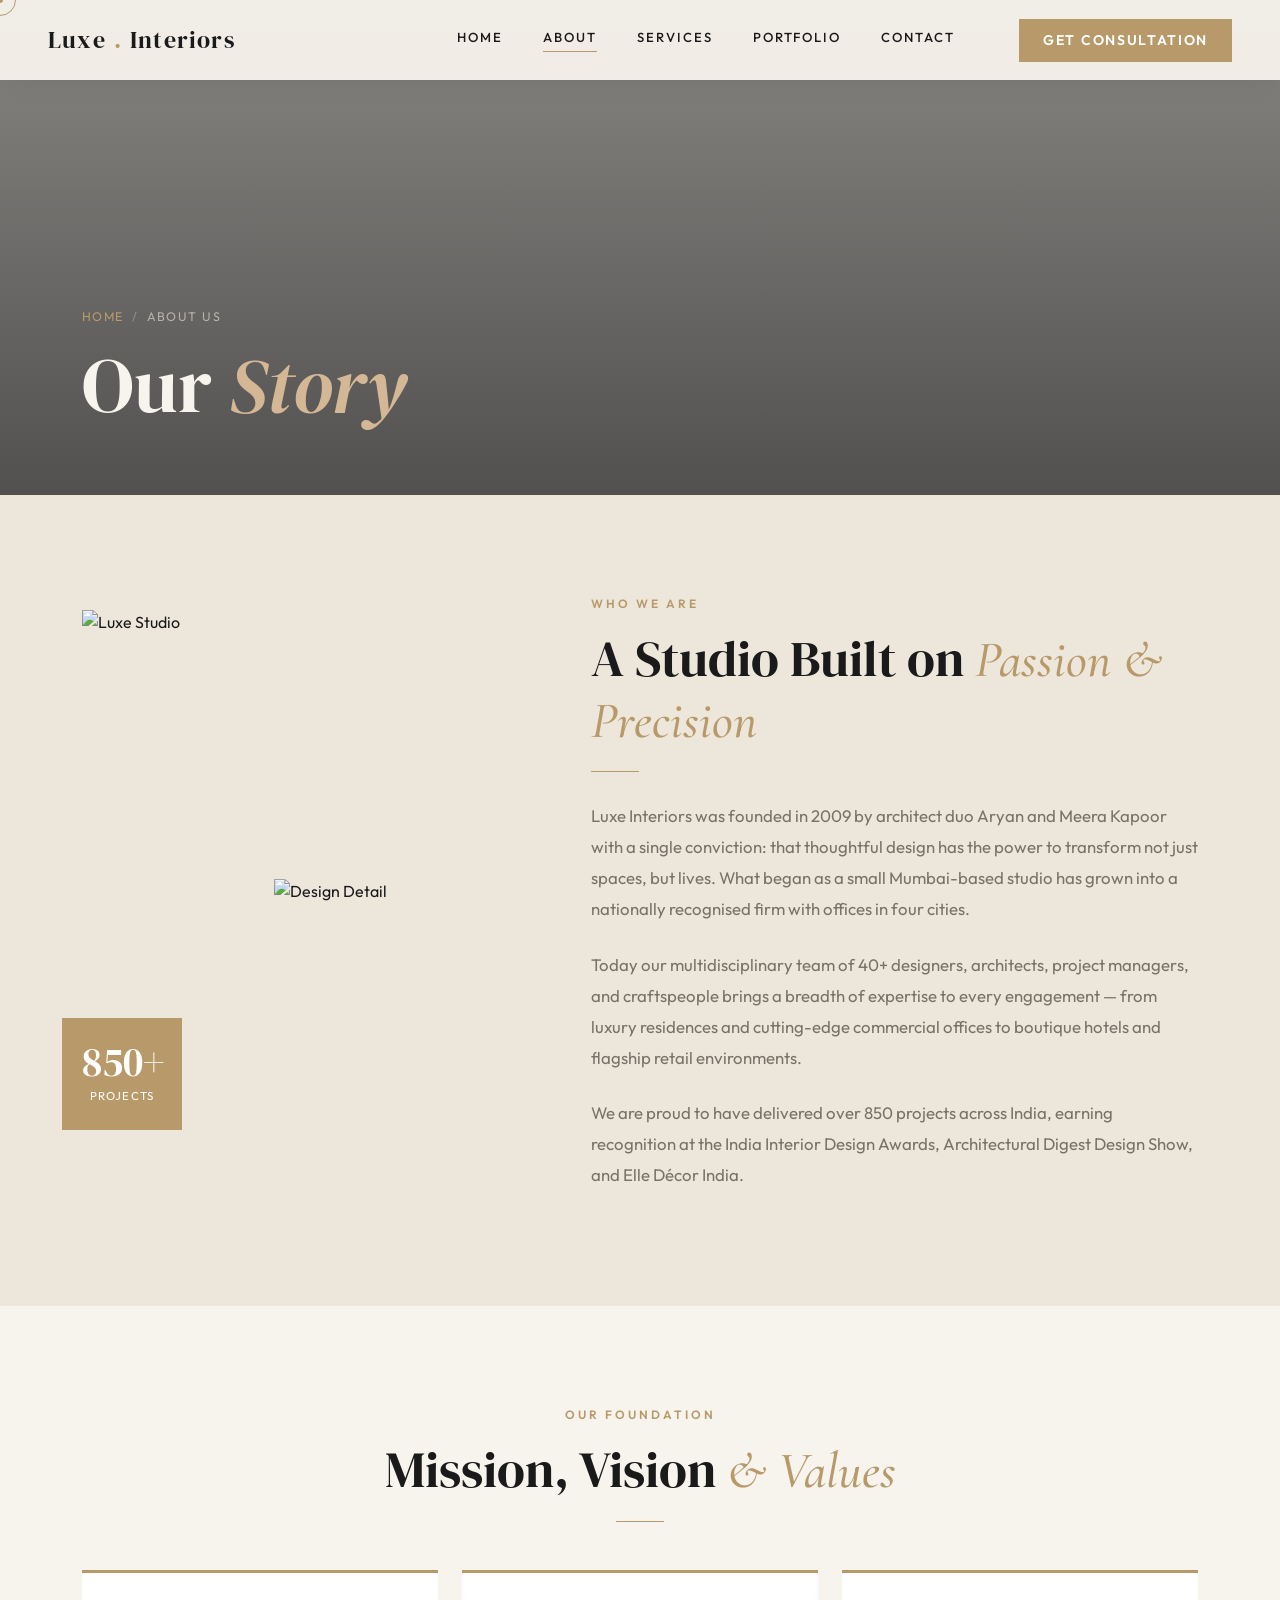
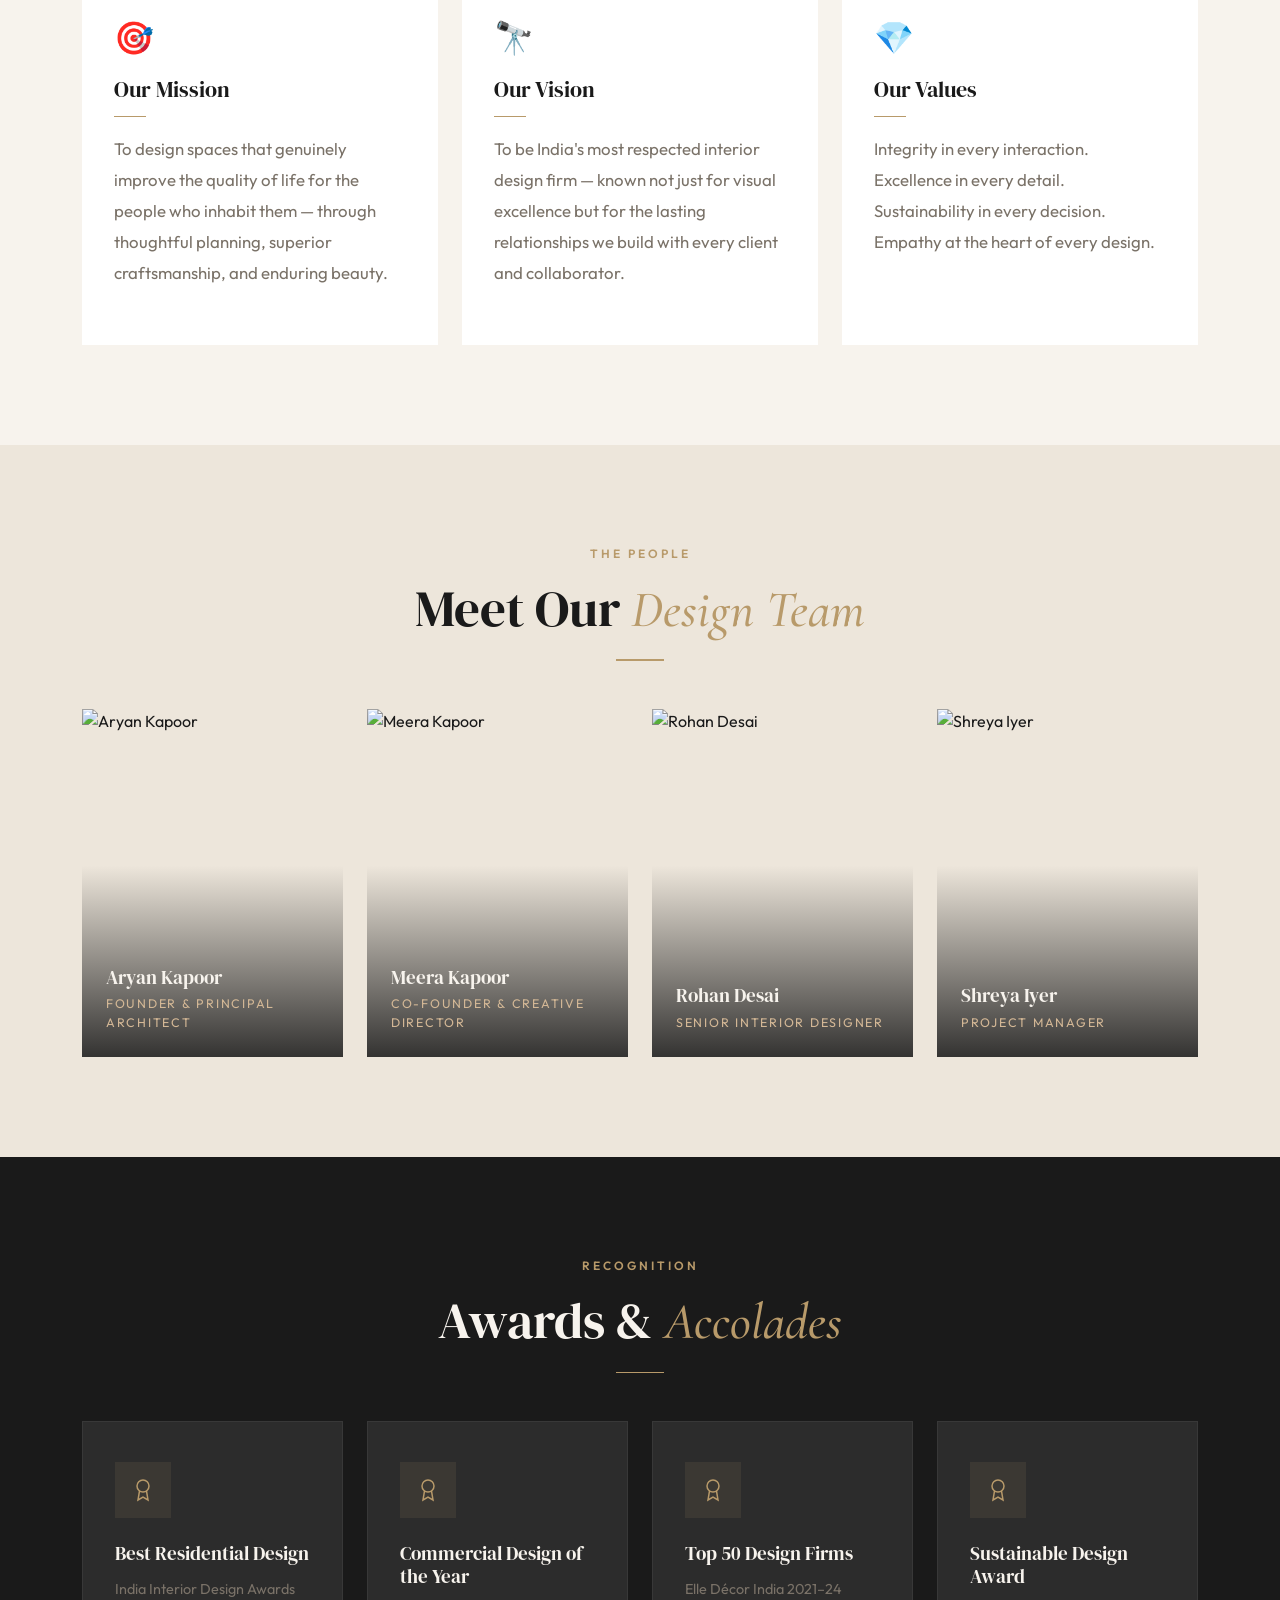
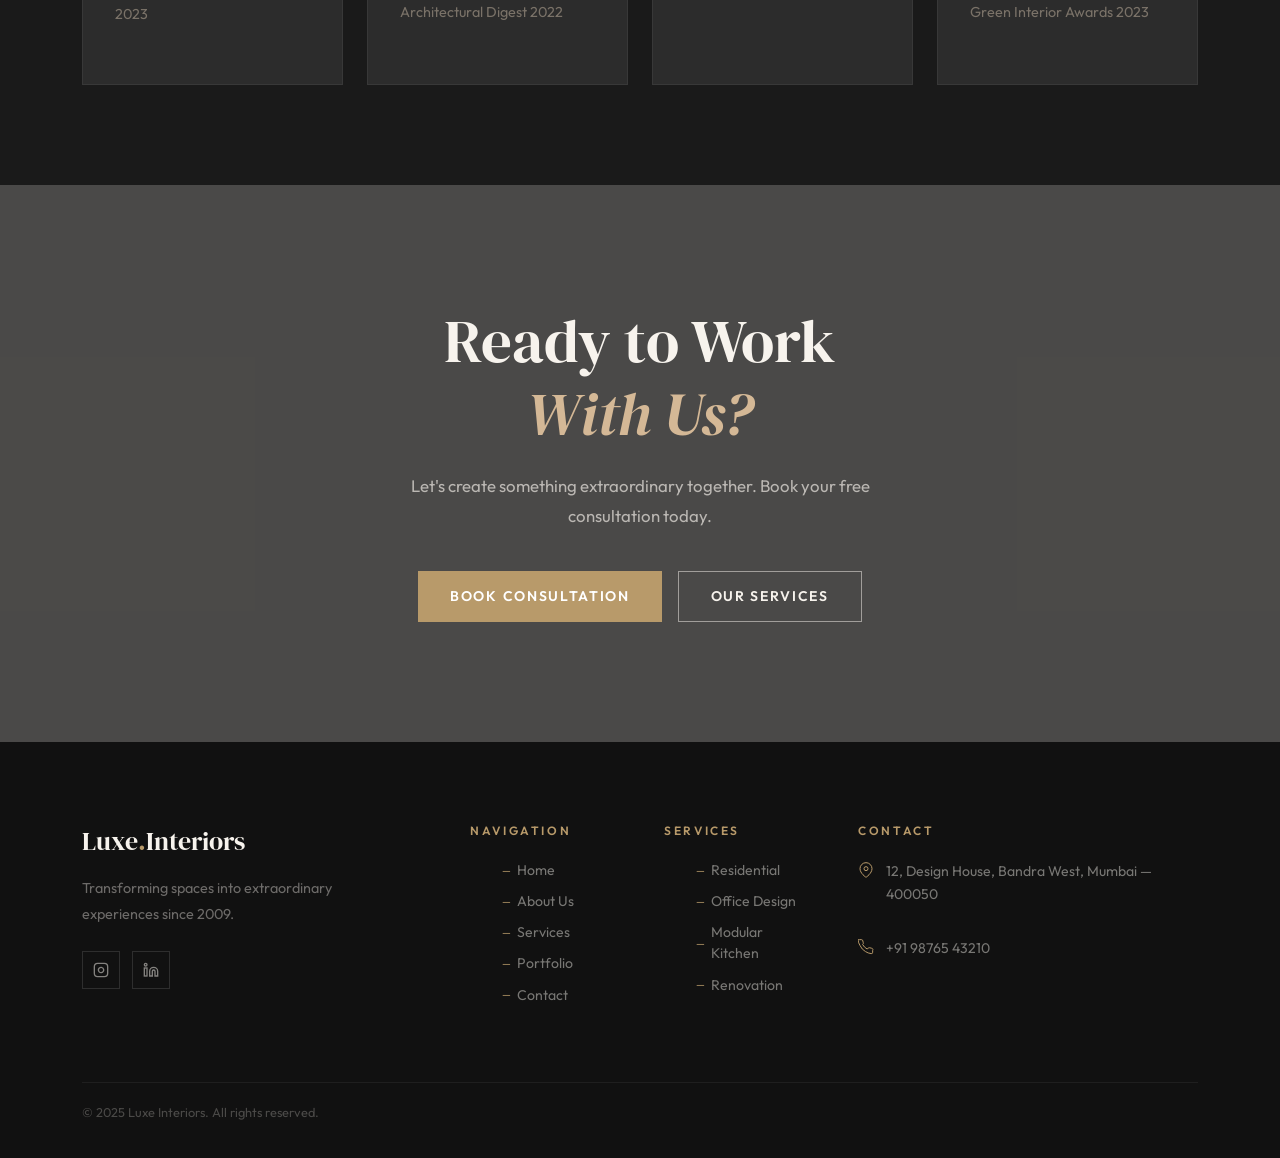
==== about.html @ c18939ea "Add files via upload" ====
<!DOCTYPE html>
<html lang="en">
<head>
  <meta charset="UTF-8" />
  <meta name="viewport" content="width=device-width, initial-scale=1.0" />
  <title>About Us — Luxe Interiors</title>
  <link rel="stylesheet" href="https://cdn.jsdelivr.net/npm/bootstrap@5.3.3/dist/css/bootstrap.min.css" />
  <link rel="stylesheet" href="style.css" />
</head>
<body>

<div class="cursor-dot"></div>
<div class="cursor-ring"></div>
<div id="page-loader"><div class="loader-logo">Luxe<span>.</span></div><div class="loader-bar"></div></div>

<!-- Navbar -->
<nav class="navbar-luxe" data-light="true">
  <a href="index.html" class="nav-logo">Luxe<span class="dot">.</span>Interiors</a>
  <div class="nav-links">
    <a href="index.html"    class="nav-link">Home</a>
    <a href="about.html"    class="nav-link">About</a>
    <a href="services.html" class="nav-link">Services</a>
    <a href="portfolio.html"class="nav-link">Portfolio</a>
    <a href="contact.html"  class="nav-link">Contact</a>
    <a href="contact.html"  class="btn-luxe btn-gold nav-cta"><span>Get Consultation</span></a>
  </div>
  <div class="hamburger"><span></span><span></span><span></span></div>
</nav>
<div class="mobile-menu">
  <a href="index.html"    class="nav-link">Home</a>
  <a href="about.html"    class="nav-link">About</a>
  <a href="services.html" class="nav-link">Services</a>
  <a href="portfolio.html"class="nav-link">Portfolio</a>
  <a href="contact.html"  class="nav-link">Contact</a>
</div>

<!-- Page Hero -->
<section class="page-hero">
  <div class="page-hero-bg" style="background-image:url('https://images.unsplash.com/photo-1618221195710-dd6b41faaea6?w=1800&q=80')"></div>
  <div class="container">
    <div class="page-hero-content">
      <div class="breadcrumb-luxe"><a href="index.html">Home</a><span>/</span>About Us</div>
      <h1 class="page-hero-title">Our <span style="font-style:italic;color:var(--gold-light)">Story</span></h1>
    </div>
  </div>
</section>

<!-- Company Story -->
<section class="section" style="background:var(--ivory-dark)">
  <div class="container">
    <div class="row align-items-center g-5">
      <div class="col-lg-5">
        <div class="about-img-wrap reveal-left">
          <img class="img-main" src="https://images.unsplash.com/photo-1586023492125-27b2c045efd7?w=800&q=80" alt="Luxe Studio"/>
          <img class="img-accent" src="https://images.unsplash.com/photo-1631679706909-1844bbd07221?w=600&q=80" alt="Design Detail"/>
          <div class="about-badge">
            <span class="num">850+</span>
            <span class="txt">Projects</span>
          </div>
        </div>
      </div>
      <div class="col-lg-7">
        <div class="ps-lg-4 reveal-right">
          <span class="section-label">Who We Are</span>
          <h2 class="section-title">A Studio Built on <span class="italic-accent">Passion &amp; Precision</span></h2>
          <div class="gold-line"></div>
          <p class="section-body mb-4">Luxe Interiors was founded in 2009 by architect duo Aryan and Meera Kapoor with a single conviction: that thoughtful design has the power to transform not just spaces, but lives. What began as a small Mumbai-based studio has grown into a nationally recognised firm with offices in four cities.</p>
          <p class="section-body mb-4">Today our multidisciplinary team of 40+ designers, architects, project managers, and craftspeople brings a breadth of expertise to every engagement — from luxury residences and cutting-edge commercial offices to boutique hotels and flagship retail environments.</p>
          <p class="section-body">We are proud to have delivered over 850 projects across India, earning recognition at the India Interior Design Awards, Architectural Digest Design Show, and Elle Décor India.</p>
        </div>
      </div>
    </div>
  </div>
</section>

<!-- Mission / Vision / Values -->
<section class="section" style="background:var(--ivory)">
  <div class="container">
    <div class="text-center mb-5">
      <span class="section-label reveal">Our Foundation</span>
      <h2 class="section-title reveal delay-1">Mission, Vision <span class="italic-accent">&amp; Values</span></h2>
      <div class="gold-line center reveal delay-2"></div>
    </div>
    <div class="row g-4">
      <div class="col-md-4">
        <div class="mvv-card reveal" data-tilt>
          <div class="mvv-icon">🎯</div>
          <h3 class="mvv-title">Our Mission</h3>
          <div class="gold-line" style="width:32px;height:1px;margin:12px 0 16px"></div>
          <p class="section-body">To design spaces that genuinely improve the quality of life for the people who inhabit them — through thoughtful planning, superior craftsmanship, and enduring beauty.</p>
        </div>
      </div>
      <div class="col-md-4">
        <div class="mvv-card reveal delay-1" data-tilt>
          <div class="mvv-icon">🔭</div>
          <h3 class="mvv-title">Our Vision</h3>
          <div class="gold-line" style="width:32px;height:1px;margin:12px 0 16px"></div>
          <p class="section-body">To be India's most respected interior design firm — known not just for visual excellence but for the lasting relationships we build with every client and collaborator.</p>
        </div>
      </div>
      <div class="col-md-4">
        <div class="mvv-card reveal delay-2" data-tilt>
          <div class="mvv-icon">💎</div>
          <h3 class="mvv-title">Our Values</h3>
          <div class="gold-line" style="width:32px;height:1px;margin:12px 0 16px"></div>
          <p class="section-body">Integrity in every interaction. Excellence in every detail. Sustainability in every decision. Empathy at the heart of every design.</p>
        </div>
      </div>
    </div>
  </div>
</section>

<!-- Team -->
<section class="section" style="background:var(--ivory-dark)">
  <div class="container">
    <div class="text-center mb-5">
      <span class="section-label reveal">The People</span>
      <h2 class="section-title reveal delay-1">Meet Our <span class="italic-accent">Design Team</span></h2>
      <div class="gold-line center reveal delay-2"></div>
    </div>
    <div class="row g-4">
      <div class="col-lg-3 col-md-6">
        <div class="team-card reveal">
          <div class="team-img"><img src="https://images.unsplash.com/photo-1507003211169-0a1dd7228f2d?w=500&q=80" alt="Aryan Kapoor"/></div>
          <div class="team-overlay">
            <div class="team-name">Aryan Kapoor</div>
            <div class="team-role">Founder &amp; Principal Architect</div>
          </div>
          <div class="team-socials">
            <a href="#"><svg width="14" height="14" viewBox="0 0 24 24" fill="none" stroke="currentColor" stroke-width="2"><path d="M16 8a6 6 0 016 6v7h-4v-7a2 2 0 00-2-2 2 2 0 00-2 2v7h-4v-7a6 6 0 016-6z"/><rect x="2" y="9" width="4" height="12"/><circle cx="4" cy="4" r="2"/></svg></a>
            <a href="#"><svg width="14" height="14" viewBox="0 0 24 24" fill="none" stroke="currentColor" stroke-width="2"><rect x="2" y="2" width="20" height="20" rx="5"/><path d="M16 11.37A4 4 0 1112.63 8 4 4 0 0116 11.37z"/></svg></a>
          </div>
        </div>
      </div>
      <div class="col-lg-3 col-md-6">
        <div class="team-card reveal delay-1">
          <div class="team-img"><img src="https://images.unsplash.com/photo-1494790108377-be9c29b29330?w=500&q=80" alt="Meera Kapoor"/></div>
          <div class="team-overlay">
            <div class="team-name">Meera Kapoor</div>
            <div class="team-role">Co-Founder &amp; Creative Director</div>
          </div>
          <div class="team-socials">
            <a href="#"><svg width="14" height="14" viewBox="0 0 24 24" fill="none" stroke="currentColor" stroke-width="2"><path d="M16 8a6 6 0 016 6v7h-4v-7a2 2 0 00-2-2 2 2 0 00-2 2v7h-4v-7a6 6 0 016-6z"/><rect x="2" y="9" width="4" height="12"/><circle cx="4" cy="4" r="2"/></svg></a>
            <a href="#"><svg width="14" height="14" viewBox="0 0 24 24" fill="none" stroke="currentColor" stroke-width="2"><rect x="2" y="2" width="20" height="20" rx="5"/><path d="M16 11.37A4 4 0 1112.63 8 4 4 0 0116 11.37z"/></svg></a>
          </div>
        </div>
      </div>
      <div class="col-lg-3 col-md-6">
        <div class="team-card reveal delay-2">
          <div class="team-img"><img src="https://images.unsplash.com/photo-1500648767791-00dcc994a43e?w=500&q=80" alt="Rohan Desai"/></div>
          <div class="team-overlay">
            <div class="team-name">Rohan Desai</div>
            <div class="team-role">Senior Interior Designer</div>
          </div>
          <div class="team-socials">
            <a href="#"><svg width="14" height="14" viewBox="0 0 24 24" fill="none" stroke="currentColor" stroke-width="2"><path d="M16 8a6 6 0 016 6v7h-4v-7a2 2 0 00-2-2 2 2 0 00-2 2v7h-4v-7a6 6 0 016-6z"/><rect x="2" y="9" width="4" height="12"/><circle cx="4" cy="4" r="2"/></svg></a>
            <a href="#"><svg width="14" height="14" viewBox="0 0 24 24" fill="none" stroke="currentColor" stroke-width="2"><rect x="2" y="2" width="20" height="20" rx="5"/><path d="M16 11.37A4 4 0 1112.63 8 4 4 0 0116 11.37z"/></svg></a>
          </div>
        </div>
      </div>
      <div class="col-lg-3 col-md-6">
        <div class="team-card reveal delay-3">
          <div class="team-img"><img src="https://images.unsplash.com/photo-1438761681033-6461ffad8d80?w=500&q=80" alt="Shreya Iyer"/></div>
          <div class="team-overlay">
            <div class="team-name">Shreya Iyer</div>
            <div class="team-role">Project Manager</div>
          </div>
          <div class="team-socials">
            <a href="#"><svg width="14" height="14" viewBox="0 0 24 24" fill="none" stroke="currentColor" stroke-width="2"><path d="M16 8a6 6 0 016 6v7h-4v-7a2 2 0 00-2-2 2 2 0 00-2 2v7h-4v-7a6 6 0 016-6z"/><rect x="2" y="9" width="4" height="12"/><circle cx="4" cy="4" r="2"/></svg></a>
            <a href="#"><svg width="14" height="14" viewBox="0 0 24 24" fill="none" stroke="currentColor" stroke-width="2"><rect x="2" y="2" width="20" height="20" rx="5"/><path d="M16 11.37A4 4 0 1112.63 8 4 4 0 0116 11.37z"/></svg></a>
          </div>
        </div>
      </div>
    </div>
  </div>
</section>

<!-- Awards -->
<section class="section" style="background:var(--charcoal)">
  <div class="container">
    <div class="text-center mb-5">
      <span class="section-label reveal">Recognition</span>
      <h2 class="section-title light reveal delay-1">Awards &amp; <span class="italic-accent">Accolades</span></h2>
      <div class="gold-line center reveal delay-2"></div>
    </div>
    <div class="row g-4">
      <div class="col-md-3 col-6"><div class="why-card reveal" style="background:var(--charcoal-2);border-color:rgba(255,255,255,.06)">
        <div class="why-icon" style="background:rgba(184,154,106,.1)"><svg width="24" height="24" viewBox="0 0 24 24" fill="none" stroke="var(--gold)" stroke-width="1.5"><circle cx="12" cy="8" r="6"/><path d="M15.477 12.89L17 22l-5-3-5 3 1.523-9.11"/></svg></div>
        <h3 class="why-title" style="color:var(--ivory)">Best Residential Design</h3>
        <p class="why-desc">India Interior Design Awards 2023</p>
      </div></div>
      <div class="col-md-3 col-6"><div class="why-card reveal delay-1" style="background:var(--charcoal-2);border-color:rgba(255,255,255,.06)">
        <div class="why-icon" style="background:rgba(184,154,106,.1)"><svg width="24" height="24" viewBox="0 0 24 24" fill="none" stroke="var(--gold)" stroke-width="1.5"><circle cx="12" cy="8" r="6"/><path d="M15.477 12.89L17 22l-5-3-5 3 1.523-9.11"/></svg></div>
        <h3 class="why-title" style="color:var(--ivory)">Commercial Design of the Year</h3>
        <p class="why-desc">Architectural Digest 2022</p>
      </div></div>
      <div class="col-md-3 col-6"><div class="why-card reveal delay-2" style="background:var(--charcoal-2);border-color:rgba(255,255,255,.06)">
        <div class="why-icon" style="background:rgba(184,154,106,.1)"><svg width="24" height="24" viewBox="0 0 24 24" fill="none" stroke="var(--gold)" stroke-width="1.5"><circle cx="12" cy="8" r="6"/><path d="M15.477 12.89L17 22l-5-3-5 3 1.523-9.11"/></svg></div>
        <h3 class="why-title" style="color:var(--ivory)">Top 50 Design Firms</h3>
        <p class="why-desc">Elle Décor India 2021–24</p>
      </div></div>
      <div class="col-md-3 col-6"><div class="why-card reveal delay-3" style="background:var(--charcoal-2);border-color:rgba(255,255,255,.06)">
        <div class="why-icon" style="background:rgba(184,154,106,.1)"><svg width="24" height="24" viewBox="0 0 24 24" fill="none" stroke="var(--gold)" stroke-width="1.5"><circle cx="12" cy="8" r="6"/><path d="M15.477 12.89L17 22l-5-3-5 3 1.523-9.11"/></svg></div>
        <h3 class="why-title" style="color:var(--ivory)">Sustainable Design Award</h3>
        <p class="why-desc">Green Interior Awards 2023</p>
      </div></div>
    </div>
  </div>
</section>

<!-- CTA -->
<section class="cta-section">
  <div class="cta-bg"></div>
  <div class="container cta-content">
    <h2 class="cta-title reveal">Ready to Work<br><em style="font-style:italic;color:var(--gold-light)">With Us?</em></h2>
    <p class="cta-sub reveal delay-1">Let's create something extraordinary together. Book your free consultation today.</p>
    <div class="cta-btns reveal delay-2">
      <a href="contact.html" class="btn-luxe btn-gold"><span>Book Consultation</span></a>
      <a href="services.html" class="btn-luxe btn-outline-ivory"><span>Our Services</span></a>
    </div>
  </div>
</section>

<!-- Footer -->
<footer class="footer">
  <div class="container">
    <div class="row g-5">
      <div class="col-lg-4">
        <div class="footer-brand">Luxe<span>.</span>Interiors</div>
        <p class="footer-tagline">Transforming spaces into extraordinary experiences since 2009.</p>
        <div class="footer-socials">
          <a class="social-link" href="#" aria-label="Instagram"><svg width="16" height="16" viewBox="0 0 24 24" fill="none" stroke="currentColor" stroke-width="2"><rect x="2" y="2" width="20" height="20" rx="5"/><path d="M16 11.37A4 4 0 1112.63 8 4 4 0 0116 11.37z"/><line x1="17.5" y1="6.5" x2="17.51" y2="6.5"/></svg></a>
          <a class="social-link" href="#" aria-label="LinkedIn"><svg width="16" height="16" viewBox="0 0 24 24" fill="none" stroke="currentColor" stroke-width="2"><path d="M16 8a6 6 0 016 6v7h-4v-7a2 2 0 00-2-2 2 2 0 00-2 2v7h-4v-7a6 6 0 016-6z"/><rect x="2" y="9" width="4" height="12"/><circle cx="4" cy="4" r="2"/></svg></a>
        </div>
      </div>
      <div class="col-lg-2 col-6">
        <div class="footer-heading">Navigation</div>
        <ul class="footer-links">
          <li><a href="index.html">Home</a></li>
          <li><a href="about.html">About Us</a></li>
          <li><a href="services.html">Services</a></li>
          <li><a href="portfolio.html">Portfolio</a></li>
          <li><a href="contact.html">Contact</a></li>
        </ul>
      </div>
      <div class="col-lg-2 col-6">
        <div class="footer-heading">Services</div>
        <ul class="footer-links">
          <li><a href="services.html">Residential</a></li>
          <li><a href="services.html">Office Design</a></li>
          <li><a href="services.html">Modular Kitchen</a></li>
          <li><a href="services.html">Renovation</a></li>
        </ul>
      </div>
      <div class="col-lg-4">
        <div class="footer-heading">Contact</div>
        <div class="footer-contact-item">
          <svg width="16" height="16" viewBox="0 0 24 24" fill="none" stroke="currentColor" stroke-width="1.5"><path d="M21 10c0 7-9 13-9 13s-9-6-9-13a9 9 0 0118 0z"/><circle cx="12" cy="10" r="3"/></svg>
          <p>12, Design House, Bandra West, Mumbai — 400050</p>
        </div>
        <div class="footer-contact-item">
          <svg width="16" height="16" viewBox="0 0 24 24" fill="none" stroke="currentColor" stroke-width="1.5"><path d="M22 16.92v3a2 2 0 01-2.18 2 19.79 19.79 0 01-8.63-3.07A19.5 19.5 0 013.07 9.8a19.79 19.79 0 01-3.07-8.65A2 2 0 012.18 1h3a2 2 0 012 1.72c.127.96.361 1.903.7 2.81a2 2 0 01-.45 2.11L6.91 8.15a16 16 0 006.94 6.94l1.52-1.52a2 2 0 012.11-.45c.907.339 1.85.573 2.81.7A2 2 0 0122 16.92z"/></svg>
          <p>+91 98765 43210</p>
        </div>
      </div>
    </div>
    <div class="footer-bottom">
      <p class="footer-copy">© 2025 Luxe Interiors. All rights reserved.</p>
    </div>
  </div>
</footer>

<button id="back-top" aria-label="Back to top"><svg width="18" height="18" viewBox="0 0 24 24" fill="none" stroke="currentColor" stroke-width="2"><path d="M18 15l-6-6-6 6"/></svg></button>

<script src="https://cdn.jsdelivr.net/npm/bootstrap@5.3.3/dist/js/bootstrap.bundle.min.js"></script>
<script src="main.js"></script>
</body>
</html>
---- style.css ----
/* ============================================================
   LUXE INTERIORS — Premium CSS
   Fonts: DM Serif Display + Outfit
   Palette: Ivory, Charcoal, Gold, Blush
   ============================================================ */

@import url('https://fonts.googleapis.com/css2?family=DM+Serif+Display:ital@0;1&family=Outfit:wght@300;400;500;600;700&family=Cormorant+Garamond:ital,wght@0,300;0,400;1,300;1,400&display=swap');

/* ── Variables ── */
:root {
  --ivory:      #F7F3ED;
  --ivory-dark: #EDE6DB;
  --charcoal:   #1A1A1A;
  --charcoal-2: #2C2C2C;
  --gold:       #B89A6A;
  --gold-light: #D4B896;
  --blush:      #E8D5C4;
  --muted:      #7A7268;
  --white:      #FFFFFF;
  --border:     rgba(184,154,106,.22);

  --font-display: 'DM Serif Display', serif;
  --font-body:    'Outfit', sans-serif;
  --font-accent:  'Cormorant Garamond', serif;

  --nav-h: 80px;
  --transition: .4s cubic-bezier(.4,0,.2,1);
  --shadow-sm: 0 4px 24px rgba(0,0,0,.07);
  --shadow-md: 0 12px 48px rgba(0,0,0,.12);
  --shadow-lg: 0 24px 80px rgba(0,0,0,.18);
}

/* ── Reset / Base ── */
*, *::before, *::after { box-sizing: border-box; margin: 0; padding: 0; }
html { scroll-behavior: smooth; }
body {
  font-family: var(--font-body);
  background: var(--ivory);
  color: var(--charcoal);
  overflow-x: hidden;
  cursor: none;
}
img { max-width: 100%; height: auto; display: block; }
a { text-decoration: none; color: inherit; }
ul { list-style: none; }

/* ── Custom Cursor ── */
.cursor-dot,
.cursor-ring {
  position: fixed;
  pointer-events: none;
  z-index: 10000;
  border-radius: 50%;
  transform: translate(-50%, -50%);
  transition: opacity .3s;
}
.cursor-dot  { width: 6px;  height: 6px;  background: var(--gold); }
.cursor-ring { width: 32px; height: 32px; border: 1.5px solid var(--gold); transition: transform .15s, width .3s, height .3s; }
.cursor-ring.hovered { width: 52px; height: 52px; border-color: var(--gold-light); }

/* ── Page Loader ── */
#page-loader {
  position: fixed; inset: 0;
  background: var(--charcoal);
  z-index: 9999;
  display: flex; align-items: center; justify-content: center;
  flex-direction: column;
  gap: 24px;
  transition: opacity .6s ease, visibility .6s;
}
#page-loader.done { opacity: 0; visibility: hidden; }
#page-loader .loader-logo {
  font-family: var(--font-display);
  font-size: 2rem;
  color: var(--ivory);
  letter-spacing: .1em;
}
#page-loader .loader-logo span { color: var(--gold); }
.loader-bar {
  width: 200px; height: 1px;
  background: rgba(255,255,255,.15);
  position: relative; overflow: hidden;
}
.loader-bar::after {
  content: '';
  position: absolute; top: 0; left: -100%;
  width: 100%; height: 100%;
  background: var(--gold);
  animation: loaderFill 1.6s cubic-bezier(.4,0,.2,1) forwards;
}
@keyframes loaderFill { to { left: 0; } }

/* ── Scroll Reveal ── */
.reveal {
  opacity: 0;
  transform: translateY(40px);
  transition: opacity .8s ease, transform .8s ease;
}
.reveal.visible { opacity: 1; transform: translateY(0); }
.reveal-left  { opacity: 0; transform: translateX(-50px); transition: opacity .8s ease, transform .8s ease; }
.reveal-right { opacity: 0; transform: translateX( 50px); transition: opacity .8s ease, transform .8s ease; }
.reveal-left.visible, .reveal-right.visible { opacity: 1; transform: translateX(0); }
.reveal-scale { opacity: 0; transform: scale(.9); transition: opacity .7s ease, transform .7s ease; }
.reveal-scale.visible { opacity: 1; transform: scale(1); }
.delay-1 { transition-delay: .1s !important; }
.delay-2 { transition-delay: .2s !important; }
.delay-3 { transition-delay: .3s !important; }
.delay-4 { transition-delay: .4s !important; }
.delay-5 { transition-delay: .5s !important; }
.delay-6 { transition-delay: .6s !important; }

/* ── Typography Helpers ── */
.section-label {
  font-family: var(--font-body);
  font-size: .75rem;
  font-weight: 600;
  letter-spacing: .25em;
  text-transform: uppercase;
  color: var(--gold);
  display: block;
  margin-bottom: 16px;
}
.section-title {
  font-family: var(--font-display);
  font-size: clamp(2rem, 4vw, 3.2rem);
  line-height: 1.15;
  color: var(--charcoal);
}
.section-title.light { color: var(--ivory); }
.section-body {
  font-size: 1.05rem;
  line-height: 1.85;
  color: var(--muted);
}
.italic-accent {
  font-family: var(--font-accent);
  font-style: italic;
  color: var(--gold);
}

/* ── Buttons ── */
.btn-luxe {
  display: inline-flex;
  align-items: center;
  gap: 10px;
  padding: 14px 32px;
  font-family: var(--font-body);
  font-size: .875rem;
  font-weight: 600;
  letter-spacing: .12em;
  text-transform: uppercase;
  cursor: none;
  border: none;
  position: relative;
  overflow: hidden;
  transition: var(--transition);
}
.btn-luxe::before {
  content: '';
  position: absolute; inset: 0;
  transform: scaleX(0);
  transform-origin: left;
  transition: transform .4s cubic-bezier(.4,0,.2,1);
}
.btn-luxe:hover::before { transform: scaleX(1); }
.btn-luxe span { position: relative; z-index: 1; }
.btn-luxe svg { position: relative; z-index: 1; transition: transform .3s; }
.btn-luxe:hover svg { transform: translateX(4px); }

.btn-gold {
  background: var(--gold);
  color: var(--white);
}
.btn-gold::before { background: var(--charcoal); }
.btn-gold:hover { color: var(--white); }

.btn-outline-gold {
  background: transparent;
  color: var(--gold);
  border: 1.5px solid var(--gold);
}
.btn-outline-gold::before { background: var(--gold); }
.btn-outline-gold:hover { color: var(--white); border-color: var(--gold); }

.btn-outline-ivory {
  background: transparent;
  color: var(--ivory);
  border: 1.5px solid rgba(247,243,237,.5);
}
.btn-outline-ivory::before { background: var(--ivory); }
.btn-outline-ivory:hover { color: var(--charcoal); }

.btn-ivory {
  background: var(--ivory);
  color: var(--charcoal);
}
.btn-ivory::before { background: var(--gold); }
.btn-ivory:hover { color: var(--white); }

/* ── Navbar ── */
.navbar-luxe {
  position: fixed; top: 0; left: 0; right: 0;
  height: var(--nav-h);
  z-index: 1000;
  padding: 0 48px;
  display: flex; align-items: center; justify-content: space-between;
  background: transparent;
  transition: background .5s ease, box-shadow .5s ease, height .3s ease;
}
.navbar-luxe.scrolled {
  background: rgba(26,26,26,.96);
  backdrop-filter: blur(12px);
  box-shadow: 0 2px 32px rgba(0,0,0,.25);
  height: 68px;
}
.navbar-luxe.light-bg {
  background: rgba(247,243,237,.95);
  backdrop-filter: blur(12px);
  box-shadow: var(--shadow-sm);
}
.navbar-luxe.light-bg .nav-link { color: var(--charcoal); }
.navbar-luxe.light-bg .nav-link::after { background: var(--gold); }

.nav-logo {
  font-family: var(--font-display);
  font-size: 1.5rem;
  letter-spacing: .05em;
  color: var(--ivory);
  display: flex; align-items: center; gap: 8px;
}
.nav-logo .dot { color: var(--gold); }
.navbar-luxe.light-bg .nav-logo { color: var(--charcoal); }

.nav-links {
  display: flex; align-items: center; gap: 40px;
}
.nav-link {
  font-size: .82rem;
  font-weight: 500;
  letter-spacing: .15em;
  text-transform: uppercase;
  color: rgba(247,243,237,.85);
  position: relative;
  padding-bottom: 4px;
  transition: color .3s;
}
.nav-link::after {
  content: '';
  position: absolute; bottom: 0; left: 0;
  width: 0; height: 1px;
  background: var(--gold);
  transition: width .35s ease;
}
.nav-link:hover,
.nav-link.active { color: var(--gold); }
.nav-link:hover::after,
.nav-link.active::after { width: 100%; }

.nav-cta { margin-left: 24px; padding: 11px 24px !important; }

.hamburger {
  display: none;
  flex-direction: column; gap: 5px;
  cursor: none;
  z-index: 1001;
}
.hamburger span {
  display: block; width: 26px; height: 1.5px;
  background: var(--ivory);
  transition: var(--transition);
}
.hamburger.open span:nth-child(1) { transform: translateY(6.5px) rotate(45deg); }
.hamburger.open span:nth-child(2) { opacity: 0; }
.hamburger.open span:nth-child(3) { transform: translateY(-6.5px) rotate(-45deg); }

.mobile-menu {
  display: none;
  position: fixed; inset: 0;
  background: var(--charcoal);
  z-index: 999;
  flex-direction: column;
  align-items: center; justify-content: center;
  gap: 40px;
  opacity: 0; transform: translateY(-20px);
  transition: opacity .4s ease, transform .4s ease;
}
.mobile-menu.open { display: flex; opacity: 1; transform: translateY(0); }
.mobile-menu .nav-link {
  font-size: 2rem;
  font-family: var(--font-display);
  letter-spacing: .05em;
  text-transform: none;
  color: var(--ivory);
}

/* ── Back to Top ── */
#back-top {
  position: fixed; bottom: 32px; right: 32px;
  width: 48px; height: 48px;
  background: var(--gold);
  color: var(--white);
  border: none;
  display: flex; align-items: center; justify-content: center;
  cursor: none;
  opacity: 0; visibility: hidden;
  transform: translateY(20px);
  transition: var(--transition);
  z-index: 900;
}
#back-top.visible { opacity: 1; visibility: visible; transform: translateY(0); }
#back-top:hover { background: var(--charcoal); }

/* ── Divider ── */
.gold-line {
  display: block;
  width: 48px; height: 1.5px;
  background: var(--gold);
  margin: 20px 0 28px;
}
.gold-line.center { margin: 20px auto 28px; }

/* ── Section Spacing ── */
.section { padding: 100px 0; }
.section-sm { padding: 64px 0; }

/* ======================================================
   HOME — HERO
   ====================================================== */
.hero {
  min-height: 100vh;
  position: relative;
  display: flex; align-items: center;
  overflow: hidden;
}
.hero-bg {
  position: absolute; inset: 0;
  background: url('https://images.unsplash.com/photo-1631679706909-1844bbd07221?w=1800&q=85') center/cover no-repeat;
  transform: scale(1.05);
  transition: transform 12s ease-out;
}
.hero-bg::after {
  content: '';
  position: absolute; inset: 0;
  background: linear-gradient(135deg, rgba(26,26,26,.78) 0%, rgba(26,26,26,.42) 60%, rgba(26,26,26,.55) 100%);
}
.hero-bg.loaded { transform: scale(1); }
.hero-content {
  position: relative; z-index: 2;
  max-width: 780px;
}
.hero-label {
  font-size: .72rem;
  font-weight: 600;
  letter-spacing: .35em;
  text-transform: uppercase;
  color: var(--gold-light);
  opacity: 0;
  transform: translateY(20px);
  animation: fadeUp .8s .3s forwards;
}
.hero-title {
  font-family: var(--font-display);
  font-size: clamp(2.8rem, 6vw, 5.5rem);
  line-height: 1.1;
  color: var(--ivory);
  margin: 20px 0 28px;
  opacity: 0;
  transform: translateY(30px);
  animation: fadeUp .9s .6s forwards;
}
.hero-title em { font-style: italic; color: var(--gold-light); }
.hero-sub {
  font-size: 1.1rem;
  line-height: 1.8;
  color: rgba(247,243,237,.72);
  max-width: 540px;
  margin-bottom: 44px;
  opacity: 0;
  transform: translateY(30px);
  animation: fadeUp .9s .9s forwards;
}
.hero-btns {
  display: flex; gap: 16px; flex-wrap: wrap;
  opacity: 0;
  transform: translateY(30px);
  animation: fadeUp .9s 1.1s forwards;
}
.hero-scroll {
  position: absolute; bottom: 40px; left: 50%;
  transform: translateX(-50%);
  z-index: 2;
  display: flex; flex-direction: column; align-items: center; gap: 8px;
  color: rgba(247,243,237,.5);
  font-size: .7rem; letter-spacing: .2em; text-transform: uppercase;
  opacity: 0; animation: fadeUp .8s 1.6s forwards;
}
.scroll-mouse {
  width: 22px; height: 36px;
  border: 1.5px solid rgba(247,243,237,.4);
  border-radius: 20px;
  position: relative;
}
.scroll-mouse::after {
  content: '';
  position: absolute; top: 6px; left: 50%;
  transform: translateX(-50%);
  width: 3px; height: 6px;
  background: var(--gold-light);
  border-radius: 3px;
  animation: scrollDot 2s infinite;
}
@keyframes scrollDot {
  0%   { opacity: 1; transform: translateX(-50%) translateY(0); }
  100% { opacity: 0; transform: translateX(-50%) translateY(14px); }
}
@keyframes fadeUp {
  to { opacity: 1; transform: translateY(0); }
}

/* ── Stats Bar ── */
.stats-bar {
  background: var(--charcoal);
  padding: 40px 0;
}
.stat-item {
  text-align: center;
  padding: 0 24px;
  border-right: 1px solid rgba(255,255,255,.08);
}
.stat-item:last-child { border-right: none; }
.stat-num {
  font-family: var(--font-display);
  font-size: clamp(2rem, 4vw, 3rem);
  color: var(--gold);
  display: block;
  line-height: 1;
}
.stat-label {
  font-size: .8rem;
  letter-spacing: .15em;
  text-transform: uppercase;
  color: rgba(247,243,237,.5);
  margin-top: 8px;
  display: block;
}

/* ── Services ── */
.services-section { background: var(--ivory); }
.service-card {
  background: var(--white);
  overflow: hidden;
  transition: transform .4s ease, box-shadow .4s ease;
  height: 100%;
}
.service-card:hover { transform: translateY(-8px); box-shadow: var(--shadow-md); }
.service-img {
  height: 240px; overflow: hidden;
}
.service-img img {
  width: 100%; height: 100%; object-fit: cover;
  transition: transform .7s ease;
}
.service-card:hover .service-img img { transform: scale(1.08); }
.service-body { padding: 28px; }
.service-icon {
  width: 44px; height: 44px;
  background: var(--ivory-dark);
  display: flex; align-items: center; justify-content: center;
  margin-bottom: 16px;
}
.service-icon svg { color: var(--gold); }
.service-title {
  font-family: var(--font-display);
  font-size: 1.3rem;
  margin-bottom: 12px;
}
.service-desc { font-size: .92rem; line-height: 1.7; color: var(--muted); }
.service-link {
  display: inline-flex; align-items: center; gap: 6px;
  font-size: .8rem; font-weight: 600; letter-spacing: .12em; text-transform: uppercase;
  color: var(--gold);
  margin-top: 20px;
  transition: gap .3s;
}
.service-link:hover { gap: 10px; color: var(--gold); }

/* ── About Preview ── */
.about-preview { background: var(--ivory-dark); overflow: hidden; }
.about-img-wrap {
  position: relative;
  height: 580px;
}
.about-img-wrap .img-main {
  position: absolute; top: 0; left: 0;
  width: 82%; height: 90%; object-fit: cover;
}
.about-img-wrap .img-accent {
  position: absolute; bottom: 0; right: 0;
  width: 58%; height: 55%; object-fit: cover;
  border: 8px solid var(--ivory-dark);
}
.about-badge {
  position: absolute; bottom: 60px; left: -20px;
  background: var(--gold);
  color: var(--white);
  padding: 24px 20px;
  text-align: center;
  width: 120px;
}
.about-badge .num {
  font-family: var(--font-display);
  font-size: 2.5rem;
  display: block; line-height: 1;
}
.about-badge .txt { font-size: .72rem; letter-spacing: .1em; text-transform: uppercase; }
.about-features { margin-top: 28px; }
.about-feat {
  display: flex; align-items: flex-start; gap: 16px;
  padding: 16px 0;
  border-bottom: 1px solid var(--border);
}
.feat-icon {
  width: 36px; height: 36px; flex-shrink: 0;
  background: var(--ivory);
  display: flex; align-items: center; justify-content: center;
}
.feat-title { font-weight: 600; font-size: .92rem; margin-bottom: 4px; }
.feat-desc  { font-size: .85rem; color: var(--muted); }

/* ── Portfolio ── */
.portfolio-section { background: var(--charcoal); }
.portfolio-section .section-title { color: var(--ivory); }
.portfolio-section .section-body { color: rgba(247,243,237,.55); }
.portfolio-filters {
  display: flex; flex-wrap: wrap; gap: 8px;
  margin-bottom: 40px;
}
.filter-btn {
  padding: 8px 20px;
  font-size: .78rem; font-weight: 600; letter-spacing: .12em; text-transform: uppercase;
  background: transparent;
  border: 1px solid rgba(255,255,255,.18);
  color: rgba(247,243,237,.65);
  cursor: none;
  transition: var(--transition);
}
.filter-btn:hover,
.filter-btn.active {
  background: var(--gold);
  border-color: var(--gold);
  color: var(--white);
}
.portfolio-grid { display: grid; grid-template-columns: repeat(3, 1fr); gap: 2px; }
.portfolio-item {
  position: relative; overflow: hidden;
  aspect-ratio: 1 / 1.1;
  cursor: none;
}
.portfolio-item img {
  width: 100%; height: 100%; object-fit: cover;
  transition: transform .7s ease;
}
.portfolio-item:hover img { transform: scale(1.1); }
.portfolio-overlay {
  position: absolute; inset: 0;
  background: linear-gradient(to top, rgba(26,26,26,.85) 0%, transparent 60%);
  opacity: 0;
  transition: opacity .4s ease;
  display: flex; flex-direction: column;
  justify-content: flex-end; padding: 24px;
}
.portfolio-item:hover .portfolio-overlay { opacity: 1; }
.portfolio-title {
  font-family: var(--font-display);
  font-size: 1.15rem; color: var(--ivory);
  transform: translateY(16px); transition: transform .4s ease;
}
.portfolio-cat {
  font-size: .72rem; letter-spacing: .18em; text-transform: uppercase; color: var(--gold-light);
  transform: translateY(16px); transition: transform .4s .06s ease;
}
.portfolio-item:hover .portfolio-title,
.portfolio-item:hover .portfolio-cat { transform: translateY(0); }
.portfolio-plus {
  position: absolute; top: 20px; right: 20px;
  width: 40px; height: 40px; background: var(--gold);
  display: flex; align-items: center; justify-content: center;
  color: var(--white);
  opacity: 0; transform: scale(.8);
  transition: opacity .3s, transform .3s;
}
.portfolio-item:hover .portfolio-plus { opacity: 1; transform: scale(1); }

/* ── Why Choose Us ── */
.why-section { background: var(--ivory); }
.why-card {
  padding: 40px 32px;
  border: 1px solid var(--border);
  background: var(--white);
  transition: border-color .3s, box-shadow .3s;
  height: 100%;
}
.why-card:hover {
  border-color: var(--gold);
  box-shadow: var(--shadow-sm);
}
.why-icon {
  width: 56px; height: 56px;
  background: var(--ivory-dark);
  display: flex; align-items: center; justify-content: center;
  margin-bottom: 24px;
}
.why-title {
  font-family: var(--font-display);
  font-size: 1.2rem; margin-bottom: 12px;
}
.why-desc { font-size: .9rem; line-height: 1.75; color: var(--muted); }

/* ── Testimonials ── */
.testimonials-section { background: var(--ivory-dark); }
.swiper-testimonials { padding-bottom: 48px !important; }
.testi-card {
  background: var(--white);
  padding: 40px;
  border-left: 3px solid var(--gold);
}
.testi-quote {
  font-family: var(--font-accent);
  font-size: 1.15rem;
  font-style: italic;
  line-height: 1.9;
  color: var(--charcoal-2);
  margin-bottom: 28px;
}
.testi-author { display: flex; align-items: center; gap: 16px; }
.testi-avatar {
  width: 52px; height: 52px;
  border-radius: 50%; overflow: hidden;
  flex-shrink: 0;
  border: 2px solid var(--gold);
}
.testi-avatar img { width: 100%; height: 100%; object-fit: cover; }
.testi-name { font-weight: 600; font-size: .95rem; }
.testi-role { font-size: .8rem; color: var(--gold); letter-spacing: .08em; }
.testi-stars { color: var(--gold); font-size: .85rem; margin-bottom: 6px; }
.swiper-pagination-bullet { background: var(--gold) !important; }

/* ── Process ── */
.process-section { background: var(--charcoal); }
.process-section .section-title { color: var(--ivory); }
.process-steps { position: relative; }
.process-steps::before {
  content: '';
  position: absolute; top: 36px; left: calc(12.5% + 1px);
  right: calc(12.5% + 1px); height: 1px;
  background: linear-gradient(90deg, var(--gold), transparent 90%);
}
.process-step { text-align: center; }
.step-num {
  width: 72px; height: 72px;
  border: 1.5px solid var(--gold);
  color: var(--gold);
  font-family: var(--font-display);
  font-size: 1.5rem;
  display: flex; align-items: center; justify-content: center;
  margin: 0 auto 24px;
  position: relative;
  background: var(--charcoal);
  transition: background .3s, color .3s;
}
.process-step:hover .step-num {
  background: var(--gold);
  color: var(--white);
}
.step-title {
  font-family: var(--font-display);
  font-size: 1.1rem;
  color: var(--ivory);
  margin-bottom: 12px;
}
.step-desc { font-size: .88rem; color: rgba(247,243,237,.5); line-height: 1.7; }

/* ── CTA ── */
.cta-section {
  position: relative;
  padding: 120px 0;
  text-align: center;
  overflow: hidden;
}
.cta-bg {
  position: absolute; inset: 0;
  background: url('https://images.unsplash.com/photo-1618221195710-dd6b41faaea6?w=1600&q=80') center/cover;
}
.cta-bg::after {
  content: '';
  position: absolute; inset: 0;
  background: rgba(26,26,26,.78);
}
.cta-content { position: relative; z-index: 2; }
.cta-title {
  font-family: var(--font-display);
  font-size: clamp(2rem, 5vw, 3.8rem);
  color: var(--ivory);
  margin-bottom: 20px;
}
.cta-sub {
  font-size: 1.05rem; color: rgba(247,243,237,.65);
  max-width: 520px; margin: 0 auto 40px;
  line-height: 1.8;
}
.cta-btns { display: flex; gap: 16px; justify-content: center; flex-wrap: wrap; }

/* ── Footer ── */
.footer { background: #111; padding: 80px 0 0; }
.footer-brand {
  font-family: var(--font-display);
  font-size: 1.6rem;
  color: var(--ivory);
  margin-bottom: 16px;
}
.footer-brand span { color: var(--gold); }
.footer-tagline { font-size: .9rem; color: rgba(247,243,237,.4); line-height: 1.75; max-width: 280px; }
.footer-socials { display: flex; gap: 12px; margin-top: 24px; }
.social-link {
  width: 38px; height: 38px;
  border: 1px solid rgba(255,255,255,.12);
  display: flex; align-items: center; justify-content: center;
  color: rgba(247,243,237,.5);
  transition: background .3s, border-color .3s, color .3s;
}
.social-link:hover { background: var(--gold); border-color: var(--gold); color: var(--white); }
.footer-heading {
  font-size: .75rem; font-weight: 600; letter-spacing: .22em; text-transform: uppercase;
  color: var(--gold);
  margin-bottom: 20px;
}
.footer-links { display: flex; flex-direction: column; gap: 10px; }
.footer-links a {
  font-size: .88rem; color: rgba(247,243,237,.45);
  transition: color .3s, padding-left .3s;
  display: flex; align-items: center; gap: 6px;
}
.footer-links a:hover { color: var(--gold-light); padding-left: 6px; }
.footer-links a::before { content: '—'; color: var(--gold); font-size: .65rem; }
.footer-contact-item { display: flex; gap: 12px; margin-bottom: 16px; }
.footer-contact-item svg { color: var(--gold); flex-shrink: 0; margin-top: 2px; }
.footer-contact-item p { font-size: .88rem; color: rgba(247,243,237,.45); line-height: 1.6; }
.footer-bottom {
  border-top: 1px solid rgba(255,255,255,.06);
  padding: 20px 0;
  margin-top: 60px;
}
.footer-copy { font-size: .8rem; color: rgba(247,243,237,.25); }

/* ======================================================
   ABOUT PAGE
   ====================================================== */
.page-hero {
  height: 55vh; min-height: 420px;
  position: relative;
  display: flex; align-items: flex-end;
  padding-bottom: 60px;
}
.page-hero-bg {
  position: absolute; inset: 0;
  background-size: cover; background-position: center;
}
.page-hero-bg::after {
  content: '';
  position: absolute; inset: 0;
  background: linear-gradient(to bottom, rgba(26,26,26,.5) 0%, rgba(26,26,26,.75) 100%);
}
.page-hero-content { position: relative; z-index: 2; }
.breadcrumb-luxe {
  display: flex; align-items: center; gap: 8px;
  font-size: .78rem; letter-spacing: .12em; text-transform: uppercase;
  color: rgba(247,243,237,.55);
  margin-bottom: 16px;
}
.breadcrumb-luxe a { color: var(--gold); }
.breadcrumb-luxe span { color: rgba(247,243,237,.3); }
.page-hero-title {
  font-family: var(--font-display);
  font-size: clamp(2.5rem, 6vw, 5rem);
  color: var(--ivory);
  line-height: 1.1;
}

/* Mission / Vision / Values */
.mvv-card {
  padding: 40px 32px;
  background: var(--white);
  border-top: 3px solid var(--gold);
  height: 100%;
  transition: box-shadow .3s;
}
.mvv-card:hover { box-shadow: var(--shadow-md); }
.mvv-icon { font-size: 2rem; margin-bottom: 16px; }
.mvv-title { font-family: var(--font-display); font-size: 1.4rem; margin-bottom: 12px; }

/* Team */
.team-card { position: relative; overflow: hidden; }
.team-img { width: 100%; aspect-ratio: 3/4; overflow: hidden; }
.team-img img { width: 100%; height: 100%; object-fit: cover; transition: transform .7s ease; }
.team-card:hover .team-img img { transform: scale(1.07); }
.team-overlay {
  position: absolute; inset: 0;
  background: linear-gradient(to top, rgba(26,26,26,.88) 0%, transparent 55%);
  display: flex; flex-direction: column; justify-content: flex-end; padding: 24px;
}
.team-name { font-family: var(--font-display); font-size: 1.2rem; color: var(--ivory); }
.team-role { font-size: .78rem; letter-spacing: .14em; text-transform: uppercase; color: var(--gold-light); margin-top: 4px; }
.team-socials {
  position: absolute; top: 16px; right: 16px;
  display: flex; flex-direction: column; gap: 8px;
  opacity: 0; transform: translateX(20px);
  transition: var(--transition);
}
.team-card:hover .team-socials { opacity: 1; transform: translateX(0); }
.team-socials a {
  width: 34px; height: 34px; background: var(--gold);
  display: flex; align-items: center; justify-content: center;
  color: var(--white); font-size: .75rem;
}

/* ======================================================
   SERVICES PAGE
   ====================================================== */
.services-detail-card {
  background: var(--white);
  overflow: hidden;
  transition: box-shadow .4s ease;
}
.services-detail-card:hover { box-shadow: var(--shadow-md); }
.svc-img { height: 280px; overflow: hidden; }
.svc-img img { width: 100%; height: 100%; object-fit: cover; transition: transform .7s ease; }
.services-detail-card:hover .svc-img img { transform: scale(1.07); }
.svc-body { padding: 36px; }
.svc-num {
  font-family: var(--font-display);
  font-size: 3.5rem; color: var(--ivory-dark);
  line-height: 1; margin-bottom: 12px;
}
.svc-title { font-family: var(--font-display); font-size: 1.5rem; margin-bottom: 14px; }
.svc-desc { font-size: .92rem; line-height: 1.8; color: var(--muted); margin-bottom: 20px; }
.svc-features { display: flex; flex-wrap: wrap; gap: 8px; margin-bottom: 24px; }
.svc-tag {
  padding: 5px 14px;
  background: var(--ivory-dark);
  font-size: .76rem; letter-spacing: .08em; text-transform: uppercase;
  color: var(--charcoal-2);
}

/* Pricing */
.pricing-section { background: var(--charcoal); }
.pricing-section .section-title { color: var(--ivory); }
.pricing-card {
  background: var(--charcoal-2);
  border: 1px solid rgba(255,255,255,.06);
  padding: 48px 36px;
  height: 100%;
  position: relative;
  transition: border-color .3s, transform .3s;
}
.pricing-card:hover { border-color: var(--gold); transform: translateY(-6px); }
.pricing-card.featured {
  background: var(--gold);
  border-color: var(--gold);
}
.featured-badge {
  position: absolute; top: -1px; right: 24px;
  background: var(--ivory);
  color: var(--gold);
  font-size: .72rem; font-weight: 700; letter-spacing: .15em; text-transform: uppercase;
  padding: 6px 14px;
}
.pricing-tier {
  font-size: .78rem; font-weight: 600; letter-spacing: .2em; text-transform: uppercase;
  color: var(--gold-light);
  margin-bottom: 8px;
}
.pricing-card.featured .pricing-tier { color: rgba(255,255,255,.7); }
.pricing-price {
  font-family: var(--font-display);
  font-size: 2.8rem;
  color: var(--ivory);
  line-height: 1;
  margin-bottom: 4px;
}
.pricing-card.featured .pricing-price { color: var(--white); }
.pricing-unit { font-size: .85rem; color: rgba(247,243,237,.45); margin-bottom: 28px; }
.pricing-card.featured .pricing-unit { color: rgba(255,255,255,.65); }
.pricing-list { margin-bottom: 36px; }
.pricing-list li {
  font-size: .9rem;
  color: rgba(247,243,237,.65);
  padding: 10px 0;
  border-bottom: 1px solid rgba(255,255,255,.06);
  display: flex; align-items: center; gap: 10px;
}
.pricing-card.featured .pricing-list li { color: rgba(255,255,255,.8); border-color: rgba(255,255,255,.15); }
.pricing-list li::before { content: '✓'; color: var(--gold-light); font-weight: 700; }
.pricing-card.featured .pricing-list li::before { color: var(--white); }

/* ======================================================
   PORTFOLIO PAGE
   ====================================================== */
.portfolio-page { background: var(--ivory); }
.portfolio-page .portfolio-grid { grid-template-columns: repeat(3,1fr); }
.portfolio-page .portfolio-item { aspect-ratio: 4/3; }

/* ======================================================
   CONTACT PAGE
   ====================================================== */
.contact-form-wrap {
  background: var(--white);
  padding: 52px 48px;
}
.contact-info-wrap {
  background: var(--charcoal);
  padding: 52px 48px;
  height: 100%;
}
.form-group { margin-bottom: 24px; }
.form-label-luxe {
  display: block;
  font-size: .76rem; font-weight: 600; letter-spacing: .15em; text-transform: uppercase;
  color: var(--charcoal);
  margin-bottom: 8px;
}
.form-control-luxe {
  width: 100%; padding: 14px 0;
  border: none; border-bottom: 1.5px solid var(--border);
  background: transparent;
  font-family: var(--font-body); font-size: .95rem;
  color: var(--charcoal);
  outline: none;
  transition: border-color .3s;
}
.form-control-luxe:focus { border-color: var(--gold); }
.form-control-luxe::placeholder { color: rgba(26,26,26,.3); }
textarea.form-control-luxe { resize: none; padding-top: 12px; }
select.form-control-luxe option { color: var(--charcoal); background: var(--white); }
.info-icon {
  width: 44px; height: 44px;
  background: rgba(184,154,106,.15);
  display: flex; align-items: center; justify-content: center;
  flex-shrink: 0;
}
.info-item { display: flex; gap: 16px; margin-bottom: 28px; }
.info-label { font-size: .72rem; letter-spacing: .15em; text-transform: uppercase; color: var(--gold-light); margin-bottom: 4px; }
.info-val { font-size: .92rem; color: rgba(247,243,237,.75); line-height: 1.6; }
.map-wrap { height: 420px; overflow: hidden; filter: grayscale(30%) contrast(1.05); }
.map-wrap iframe { width: 100%; height: 100%; border: none; }
.faq-item {
  border-bottom: 1px solid var(--border);
}
.faq-question {
  width: 100%; text-align: left; background: none; border: none;
  padding: 20px 0;
  font-family: var(--font-body);
  font-size: 1rem; font-weight: 600;
  color: var(--charcoal);
  display: flex; align-items: center; justify-content: space-between;
  cursor: none;
  transition: color .3s;
}
.faq-question:hover { color: var(--gold); }
.faq-icon { font-size: 1.2rem; color: var(--gold); transition: transform .35s; }
.faq-question.open .faq-icon { transform: rotate(45deg); }
.faq-answer {
  max-height: 0; overflow: hidden;
  font-size: .92rem; line-height: 1.8; color: var(--muted);
  transition: max-height .4s ease, padding .4s;
}
.faq-answer.open { max-height: 200px; padding-bottom: 20px; }

/* ── Success Alert ── */
.form-success {
  display: none;
  background: var(--ivory-dark);
  border-left: 3px solid var(--gold);
  padding: 16px 20px;
  margin-top: 16px;
  font-size: .9rem;
}
.form-success.show { display: block; }

/* ── Lightbox ── */
.lightbox-overlay {
  display: none;
  position: fixed; inset: 0;
  background: rgba(17,17,17,.95);
  z-index: 5000;
  align-items: center; justify-content: center;
  padding: 24px;
}
.lightbox-overlay.open { display: flex; }
.lightbox-img { max-width: 90vw; max-height: 90vh; object-fit: contain; }
.lightbox-close {
  position: absolute; top: 24px; right: 24px;
  width: 48px; height: 48px;
  background: rgba(255,255,255,.1);
  border: none; color: var(--ivory);
  font-size: 1.5rem;
  display: flex; align-items: center; justify-content: center;
  cursor: none;
  transition: background .3s;
}
.lightbox-close:hover { background: var(--gold); }
.lightbox-caption {
  position: absolute; bottom: 32px; left: 50%;
  transform: translateX(-50%);
  color: rgba(247,243,237,.6);
  font-size: .85rem; letter-spacing: .1em;
}

/* ── Responsive ── */
@media (max-width: 991px) {
  .navbar-luxe { padding: 0 24px; }
  .nav-links { display: none; }
  .hamburger { display: flex; }
  .process-steps::before { display: none; }
  .portfolio-grid { grid-template-columns: repeat(2,1fr); }
  .about-img-wrap { height: 380px; margin-bottom: 40px; }
}
@media (max-width: 767px) {
  :root { --nav-h: 64px; }
  .section { padding: 72px 0; }
  .portfolio-grid { grid-template-columns: repeat(2,1fr); }
  .stat-item { border-right: none; border-bottom: 1px solid rgba(255,255,255,.08); padding: 20px 0; }
  .contact-form-wrap, .contact-info-wrap { padding: 36px 24px; }
  .hero-btns { flex-direction: column; align-items: flex-start; }
}
@media (max-width: 575px) {
  .portfolio-grid { grid-template-columns: 1fr; }
  .hero-title { font-size: 2.6rem; }
}
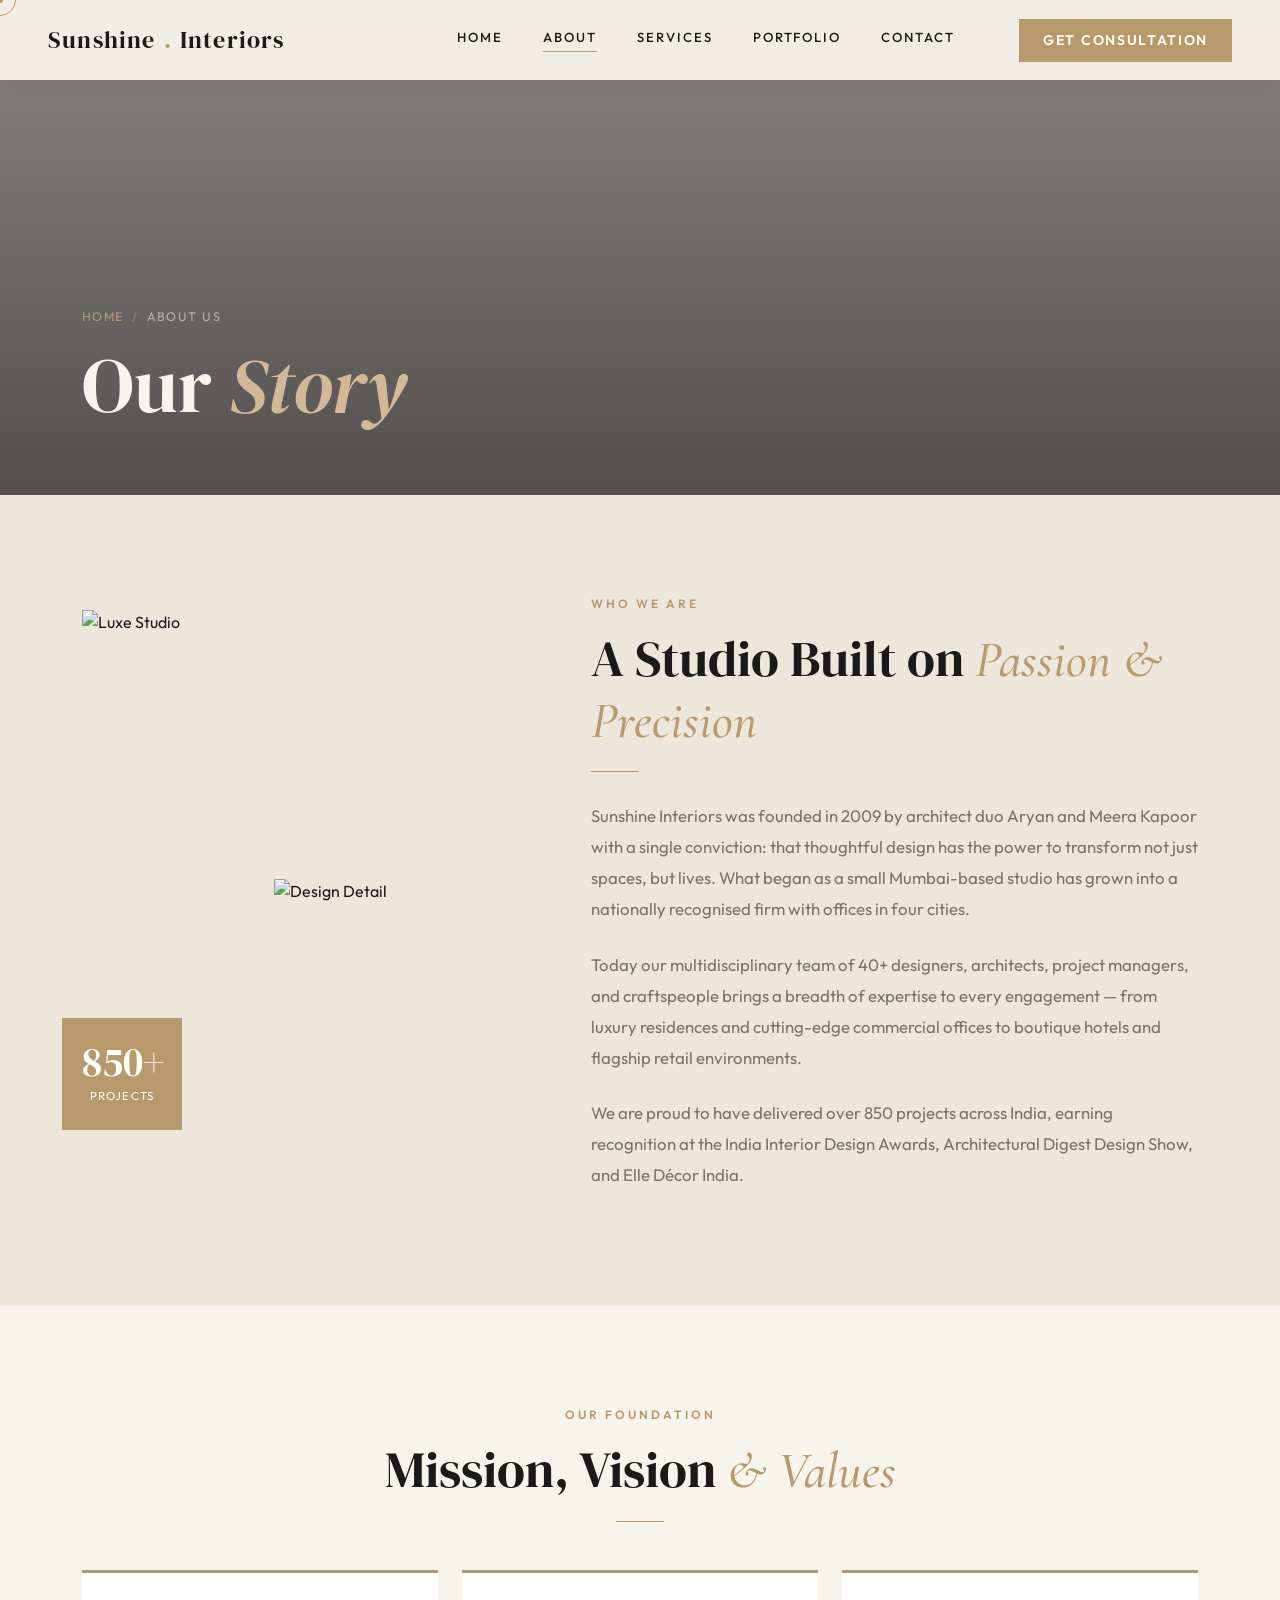
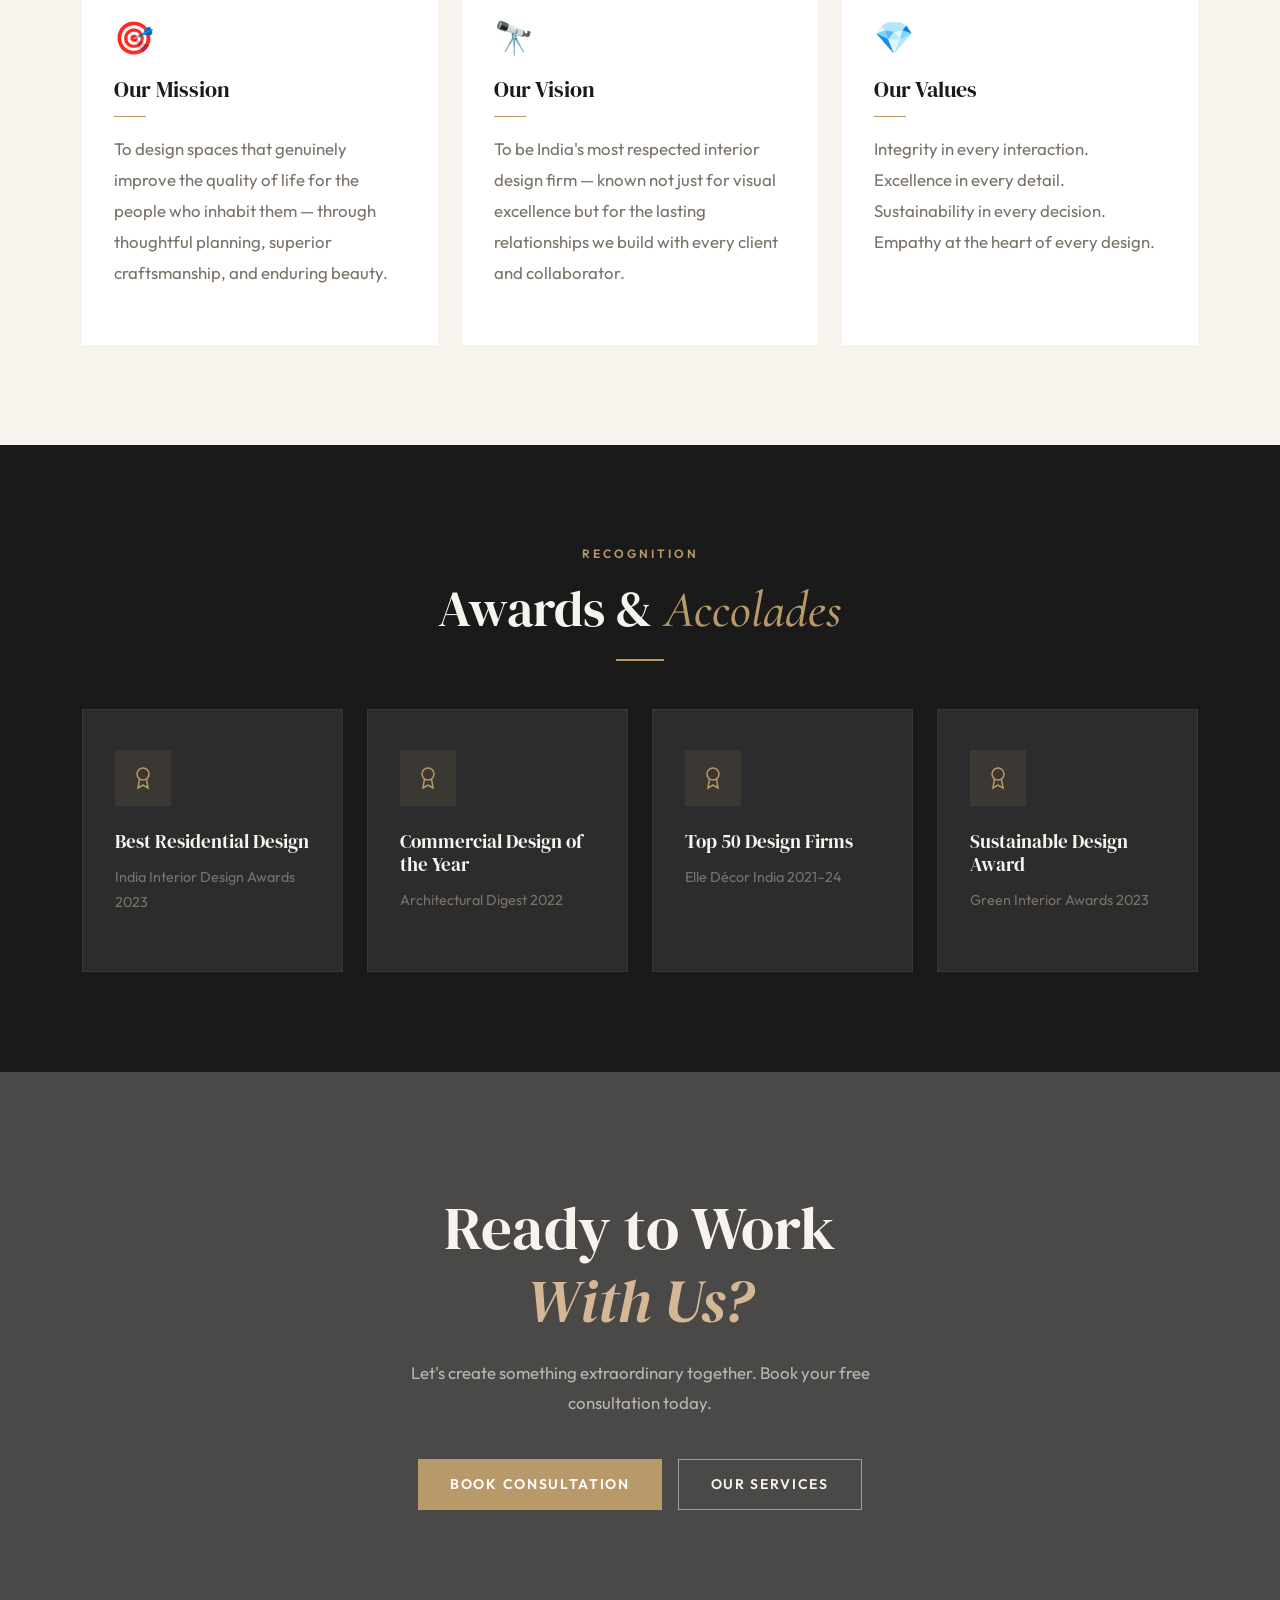
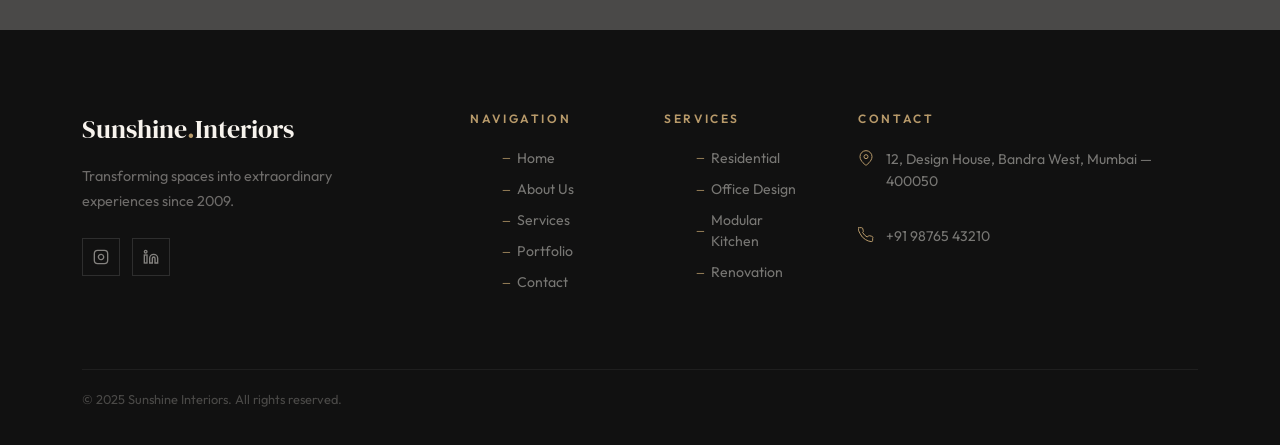
==== commit c414b604: "Change company name from Luxe to Sunshine" ====
--- a/about.html
+++ b/about.html
@@ -3,7 +3,7 @@
 <head>
   <meta charset="UTF-8" />
   <meta name="viewport" content="width=device-width, initial-scale=1.0" />
-  <title>About Us — Luxe Interiors</title>
+  <title>About Us — Sunshine Interiors</title>
   <link rel="stylesheet" href="https://cdn.jsdelivr.net/npm/bootstrap@5.3.3/dist/css/bootstrap.min.css" />
   <link rel="stylesheet" href="style.css" />
 </head>
@@ -11,11 +11,11 @@
 
 <div class="cursor-dot"></div>
 <div class="cursor-ring"></div>
-<div id="page-loader"><div class="loader-logo">Luxe<span>.</span></div><div class="loader-bar"></div></div>
+<div id="page-loader"><div class="loader-logo">Sunshine<span>.</span></div><div class="loader-bar"></div></div>
 
 <!-- Navbar -->
 <nav class="navbar-luxe" data-light="true">
-  <a href="index.html" class="nav-logo">Luxe<span class="dot">.</span>Interiors</a>
+  <a href="index.html" class="nav-logo">Sunshine<span class="dot">.</span>Interiors</a>
   <div class="nav-links">
     <a href="index.html"    class="nav-link">Home</a>
     <a href="about.html"    class="nav-link">About</a>
@@ -64,7 +64,7 @@
           <span class="section-label">Who We Are</span>
           <h2 class="section-title">A Studio Built on <span class="italic-accent">Passion &amp; Precision</span></h2>
           <div class="gold-line"></div>
-          <p class="section-body mb-4">Luxe Interiors was founded in 2009 by architect duo Aryan and Meera Kapoor with a single conviction: that thoughtful design has the power to transform not just spaces, but lives. What began as a small Mumbai-based studio has grown into a nationally recognised firm with offices in four cities.</p>
+          <p class="section-body mb-4">Sunshine Interiors was founded in 2009 by architect duo Aryan and Meera Kapoor with a single conviction: that thoughtful design has the power to transform not just spaces, but lives. What began as a small Mumbai-based studio has grown into a nationally recognised firm with offices in four cities.</p>
           <p class="section-body mb-4">Today our multidisciplinary team of 40+ designers, architects, project managers, and craftspeople brings a breadth of expertise to every engagement — from luxury residences and cutting-edge commercial offices to boutique hotels and flagship retail environments.</p>
           <p class="section-body">We are proud to have delivered over 850 projects across India, earning recognition at the India Interior Design Awards, Architectural Digest Design Show, and Elle Décor India.</p>
         </div>
@@ -111,7 +111,7 @@
 </section>
 
 <!-- Team -->
-<section class="section" style="background:var(--ivory-dark)">
+<!-- <section class="section" style="background:var(--ivory-dark)">
   <div class="container">
     <div class="text-center mb-5">
       <span class="section-label reveal">The People</span>
@@ -173,7 +173,7 @@
       </div>
     </div>
   </div>
-</section>
+</section> -->
 
 <!-- Awards -->
 <section class="section" style="background:var(--charcoal)">
@@ -226,7 +226,7 @@
   <div class="container">
     <div class="row g-5">
       <div class="col-lg-4">
-        <div class="footer-brand">Luxe<span>.</span>Interiors</div>
+        <div class="footer-brand">Sunshine<span>.</span>Interiors</div>
         <p class="footer-tagline">Transforming spaces into extraordinary experiences since 2009.</p>
         <div class="footer-socials">
           <a class="social-link" href="#" aria-label="Instagram"><svg width="16" height="16" viewBox="0 0 24 24" fill="none" stroke="currentColor" stroke-width="2"><rect x="2" y="2" width="20" height="20" rx="5"/><path d="M16 11.37A4 4 0 1112.63 8 4 4 0 0116 11.37z"/><line x1="17.5" y1="6.5" x2="17.51" y2="6.5"/></svg></a>
@@ -265,7 +265,7 @@
       </div>
     </div>
     <div class="footer-bottom">
-      <p class="footer-copy">© 2025 Luxe Interiors. All rights reserved.</p>
+      <p class="footer-copy">© 2025 Sunshine Interiors. All rights reserved.</p>
     </div>
   </div>
 </footer>
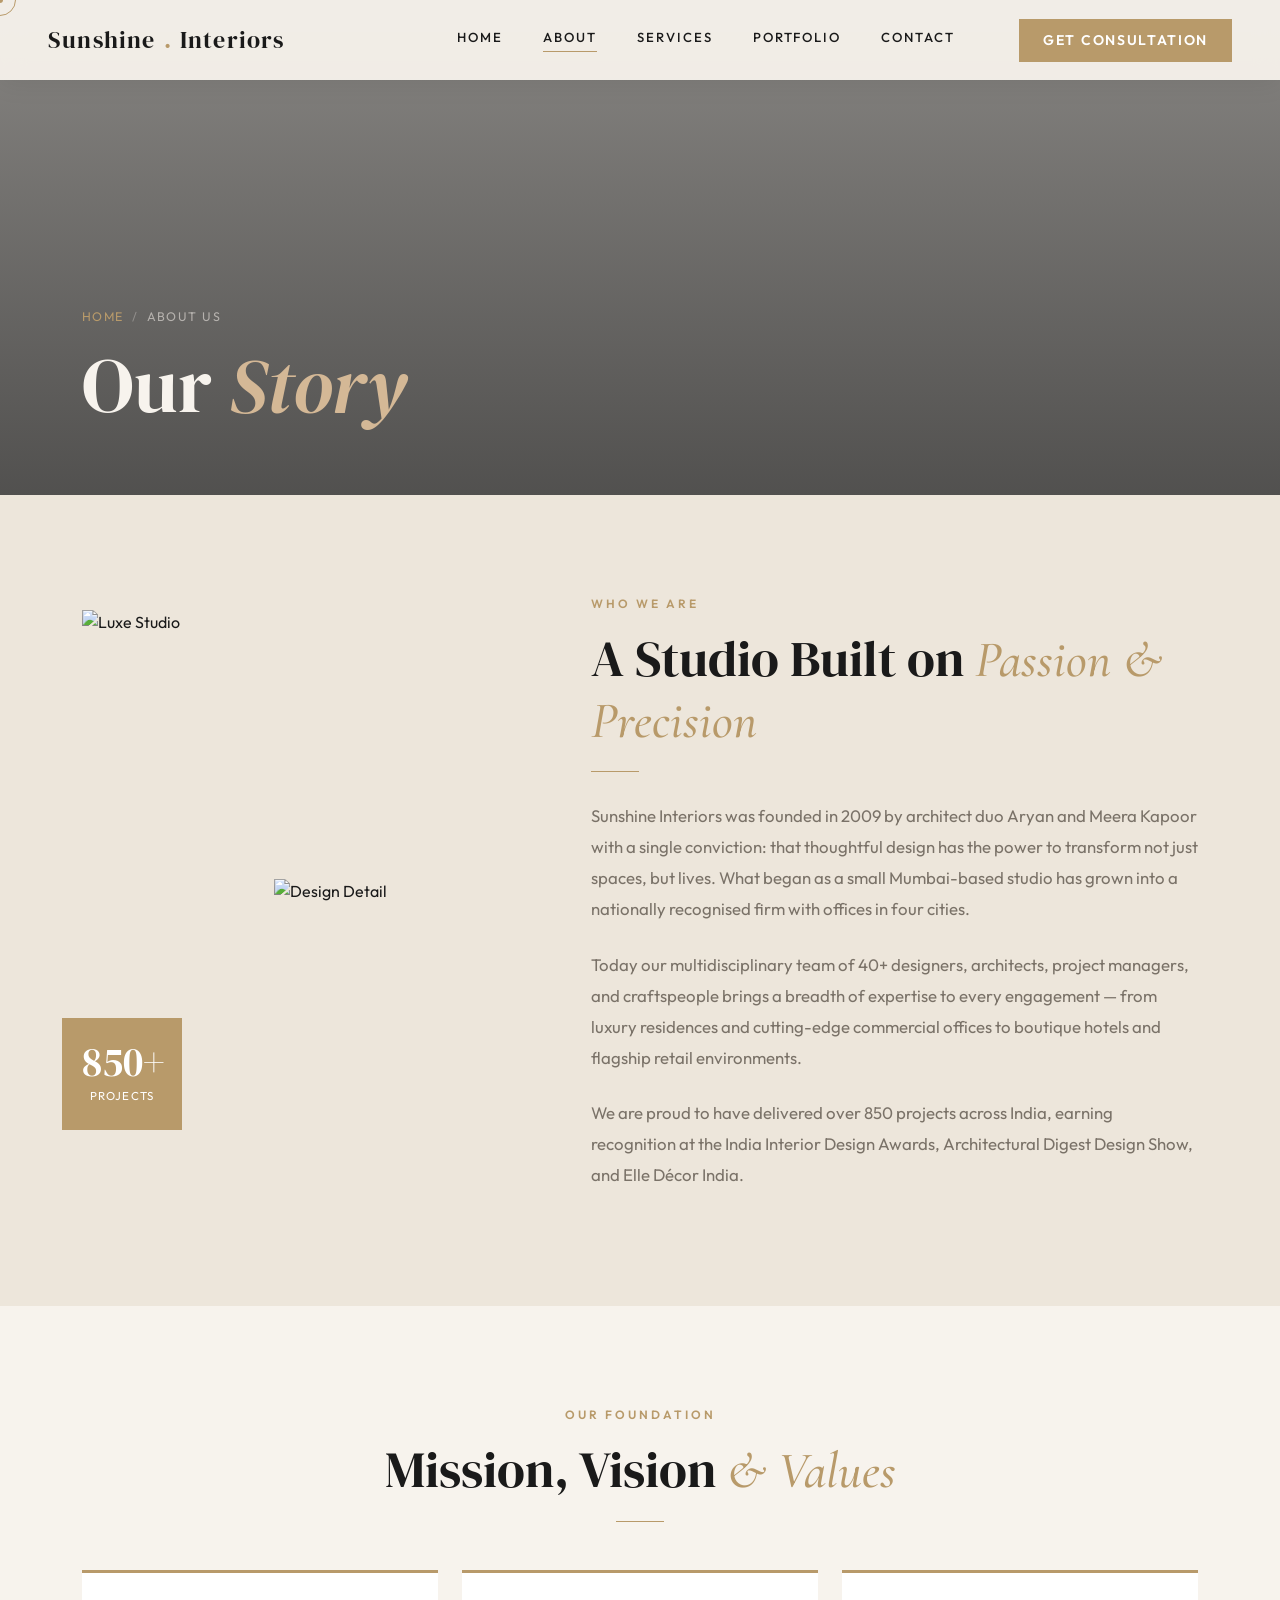
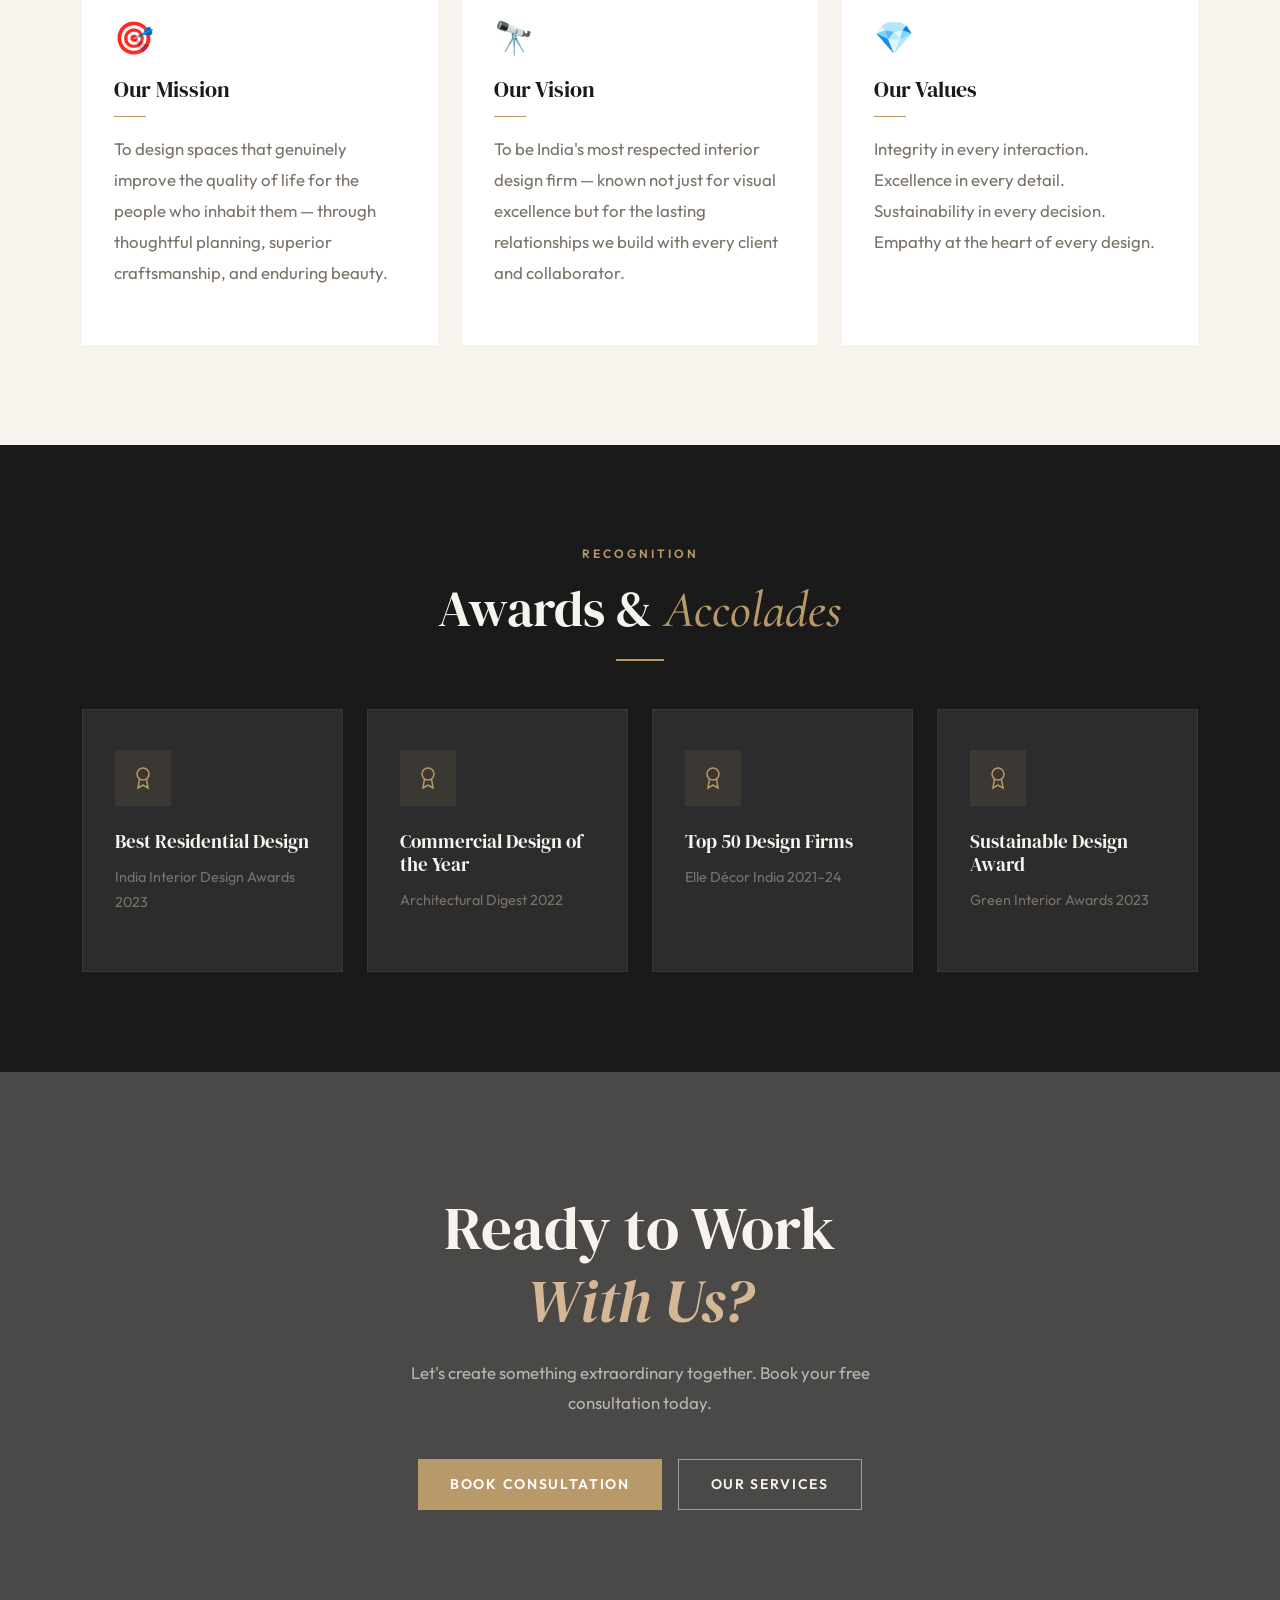
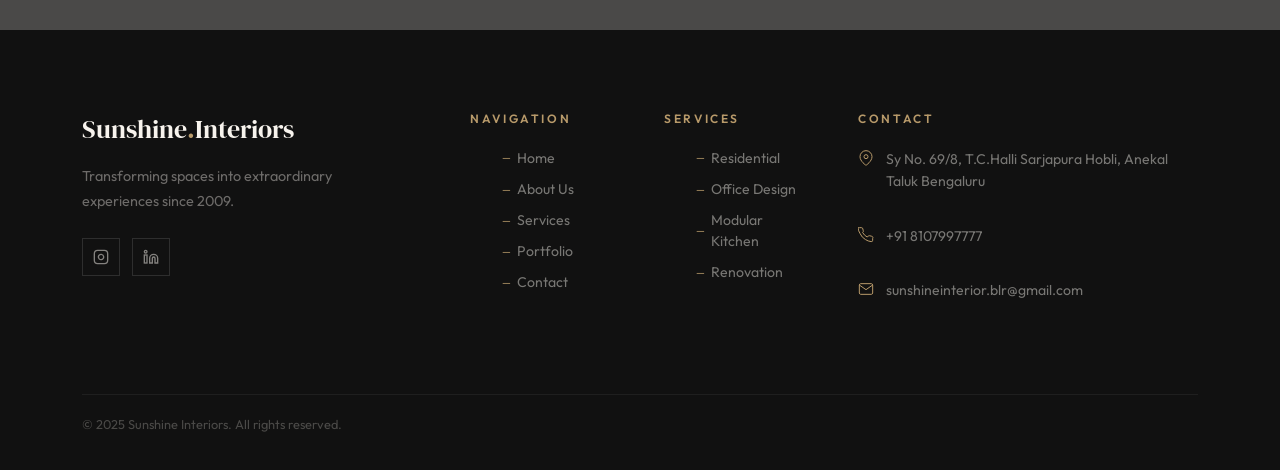
==== commit 64ea28c1: "Update about.html" ====
--- a/about.html
+++ b/about.html
@@ -256,11 +256,15 @@
         <div class="footer-heading">Contact</div>
         <div class="footer-contact-item">
           <svg width="16" height="16" viewBox="0 0 24 24" fill="none" stroke="currentColor" stroke-width="1.5"><path d="M21 10c0 7-9 13-9 13s-9-6-9-13a9 9 0 0118 0z"/><circle cx="12" cy="10" r="3"/></svg>
-          <p>12, Design House, Bandra West, Mumbai — 400050</p>
+          <p>Sy No. 69/8, T.C.Halli Sarjapura Hobli, Anekal Taluk Bengaluru</p>
         </div>
         <div class="footer-contact-item">
           <svg width="16" height="16" viewBox="0 0 24 24" fill="none" stroke="currentColor" stroke-width="1.5"><path d="M22 16.92v3a2 2 0 01-2.18 2 19.79 19.79 0 01-8.63-3.07A19.5 19.5 0 013.07 9.8a19.79 19.79 0 01-3.07-8.65A2 2 0 012.18 1h3a2 2 0 012 1.72c.127.96.361 1.903.7 2.81a2 2 0 01-.45 2.11L6.91 8.15a16 16 0 006.94 6.94l1.52-1.52a2 2 0 012.11-.45c.907.339 1.85.573 2.81.7A2 2 0 0122 16.92z"/></svg>
-          <p>+91 98765 43210</p>
+          <p>+91 8107997777</p>
+        </div>
+        <div class="footer-contact-item">
+          <svg width="16" height="16" viewBox="0 0 24 24" fill="none" stroke="currentColor" stroke-width="1.5"><path d="M4 4h16c1.1 0 2 .9 2 2v12c0 1.1-.9 2-2 2H4c-1.1 0-2-.9-2-2V6c0-1.1.9-2 2-2z"/><polyline points="22,6 12,13 2,6"/></svg>
+          <p>sunshineinterior.blr@gmail.com</p>
         </div>
       </div>
     </div>
--- a/style.css
+++ b/style.css
@@ -1,8 +1,4 @@
-/* ============================================================
-   LUXE INTERIORS — Premium CSS
-   Fonts: DM Serif Display + Outfit
-   Palette: Ivory, Charcoal, Gold, Blush
-   ============================================================ */
+
 
 @import url('https://fonts.googleapis.com/css2?family=DM+Serif+Display:ital@0;1&family=Outfit:wght@300;400;500;600;700&family=Cormorant+Garamond:ital,wght@0,300;0,400;1,300;1,400&display=swap');
 
@@ -798,34 +794,7 @@
 .mvv-icon { font-size: 2rem; margin-bottom: 16px; }
 .mvv-title { font-family: var(--font-display); font-size: 1.4rem; margin-bottom: 12px; }
 
-/* Team */
-.team-card { position: relative; overflow: hidden; }
-.team-img { width: 100%; aspect-ratio: 3/4; overflow: hidden; }
-.team-img img { width: 100%; height: 100%; object-fit: cover; transition: transform .7s ease; }
-.team-card:hover .team-img img { transform: scale(1.07); }
-.team-overlay {
-  position: absolute; inset: 0;
-  background: linear-gradient(to top, rgba(26,26,26,.88) 0%, transparent 55%);
-  display: flex; flex-direction: column; justify-content: flex-end; padding: 24px;
-}
-.team-name { font-family: var(--font-display); font-size: 1.2rem; color: var(--ivory); }
-.team-role { font-size: .78rem; letter-spacing: .14em; text-transform: uppercase; color: var(--gold-light); margin-top: 4px; }
-.team-socials {
-  position: absolute; top: 16px; right: 16px;
-  display: flex; flex-direction: column; gap: 8px;
-  opacity: 0; transform: translateX(20px);
-  transition: var(--transition);
-}
-.team-card:hover .team-socials { opacity: 1; transform: translateX(0); }
-.team-socials a {
-  width: 34px; height: 34px; background: var(--gold);
-  display: flex; align-items: center; justify-content: center;
-  color: var(--white); font-size: .75rem;
-}
-
-/* ======================================================
-   SERVICES PAGE
-   ====================================================== */
+
 .services-detail-card {
   background: var(--white);
   overflow: hidden;
